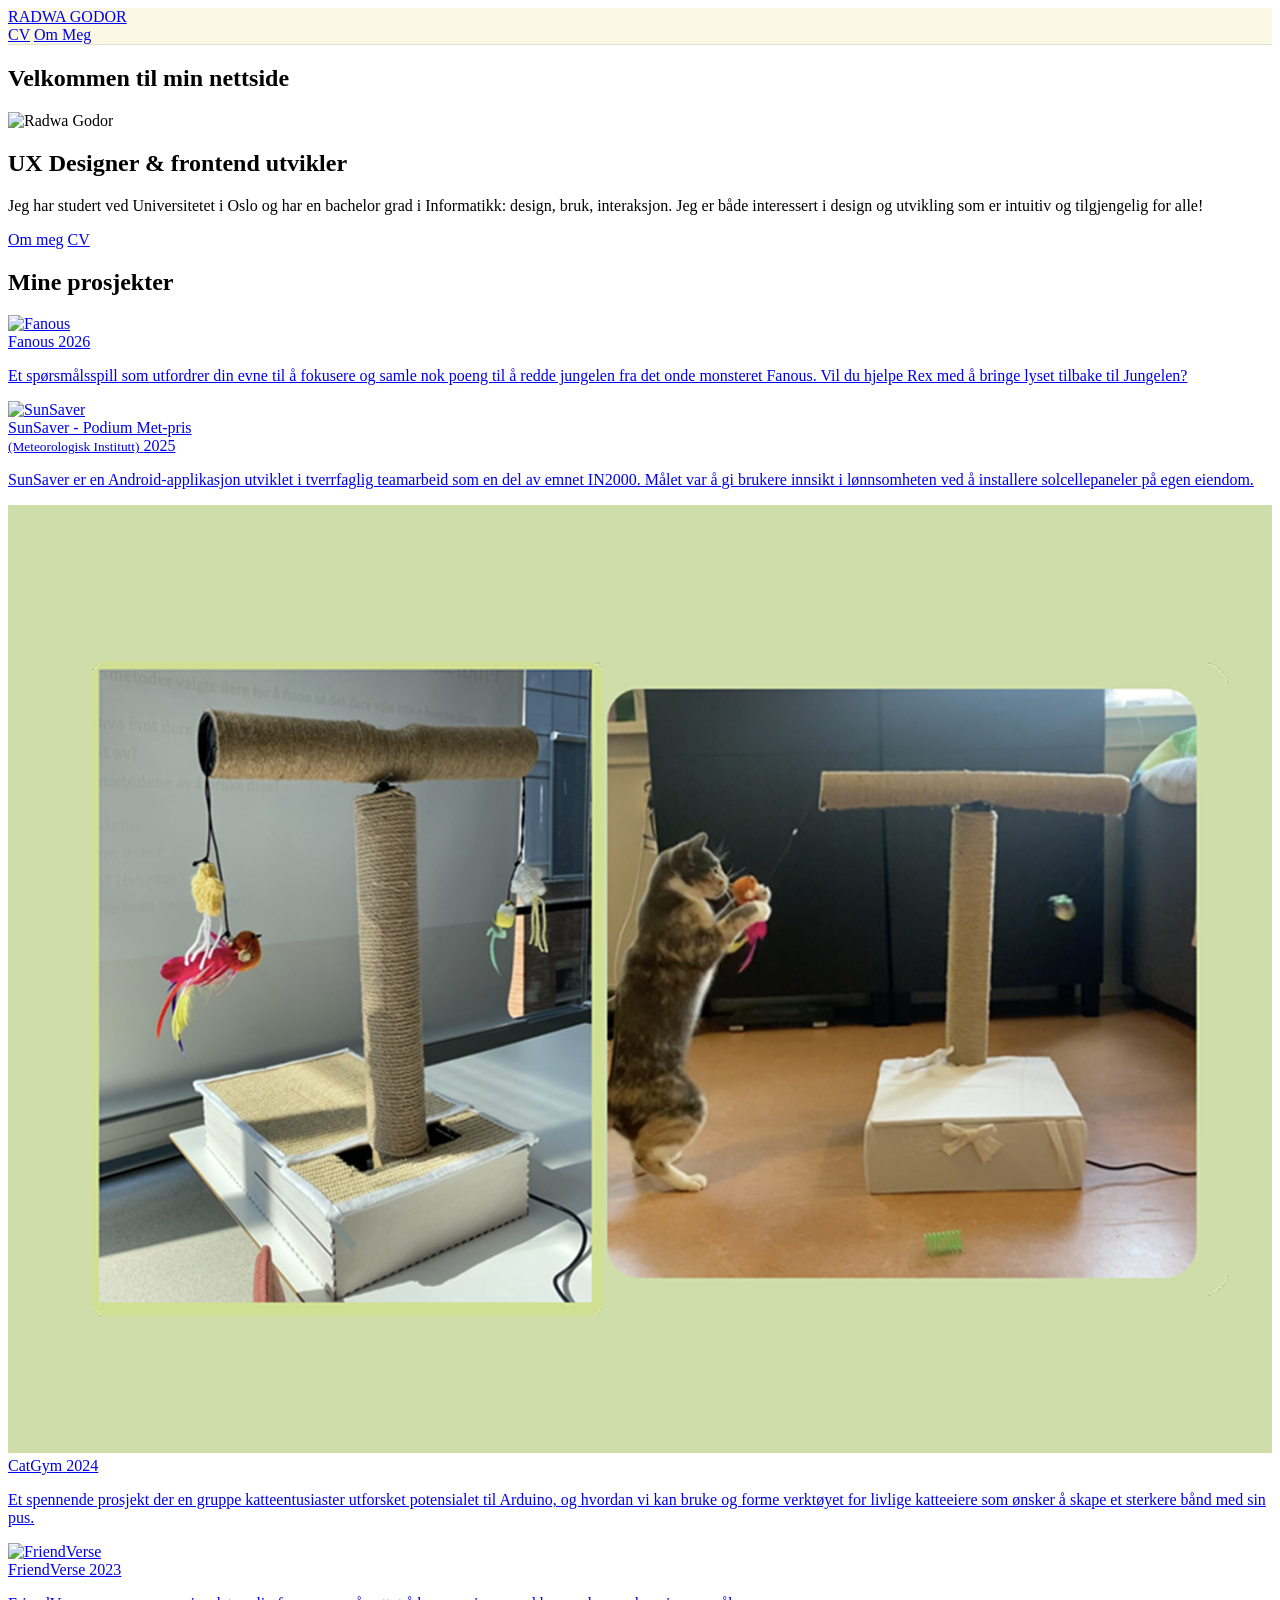
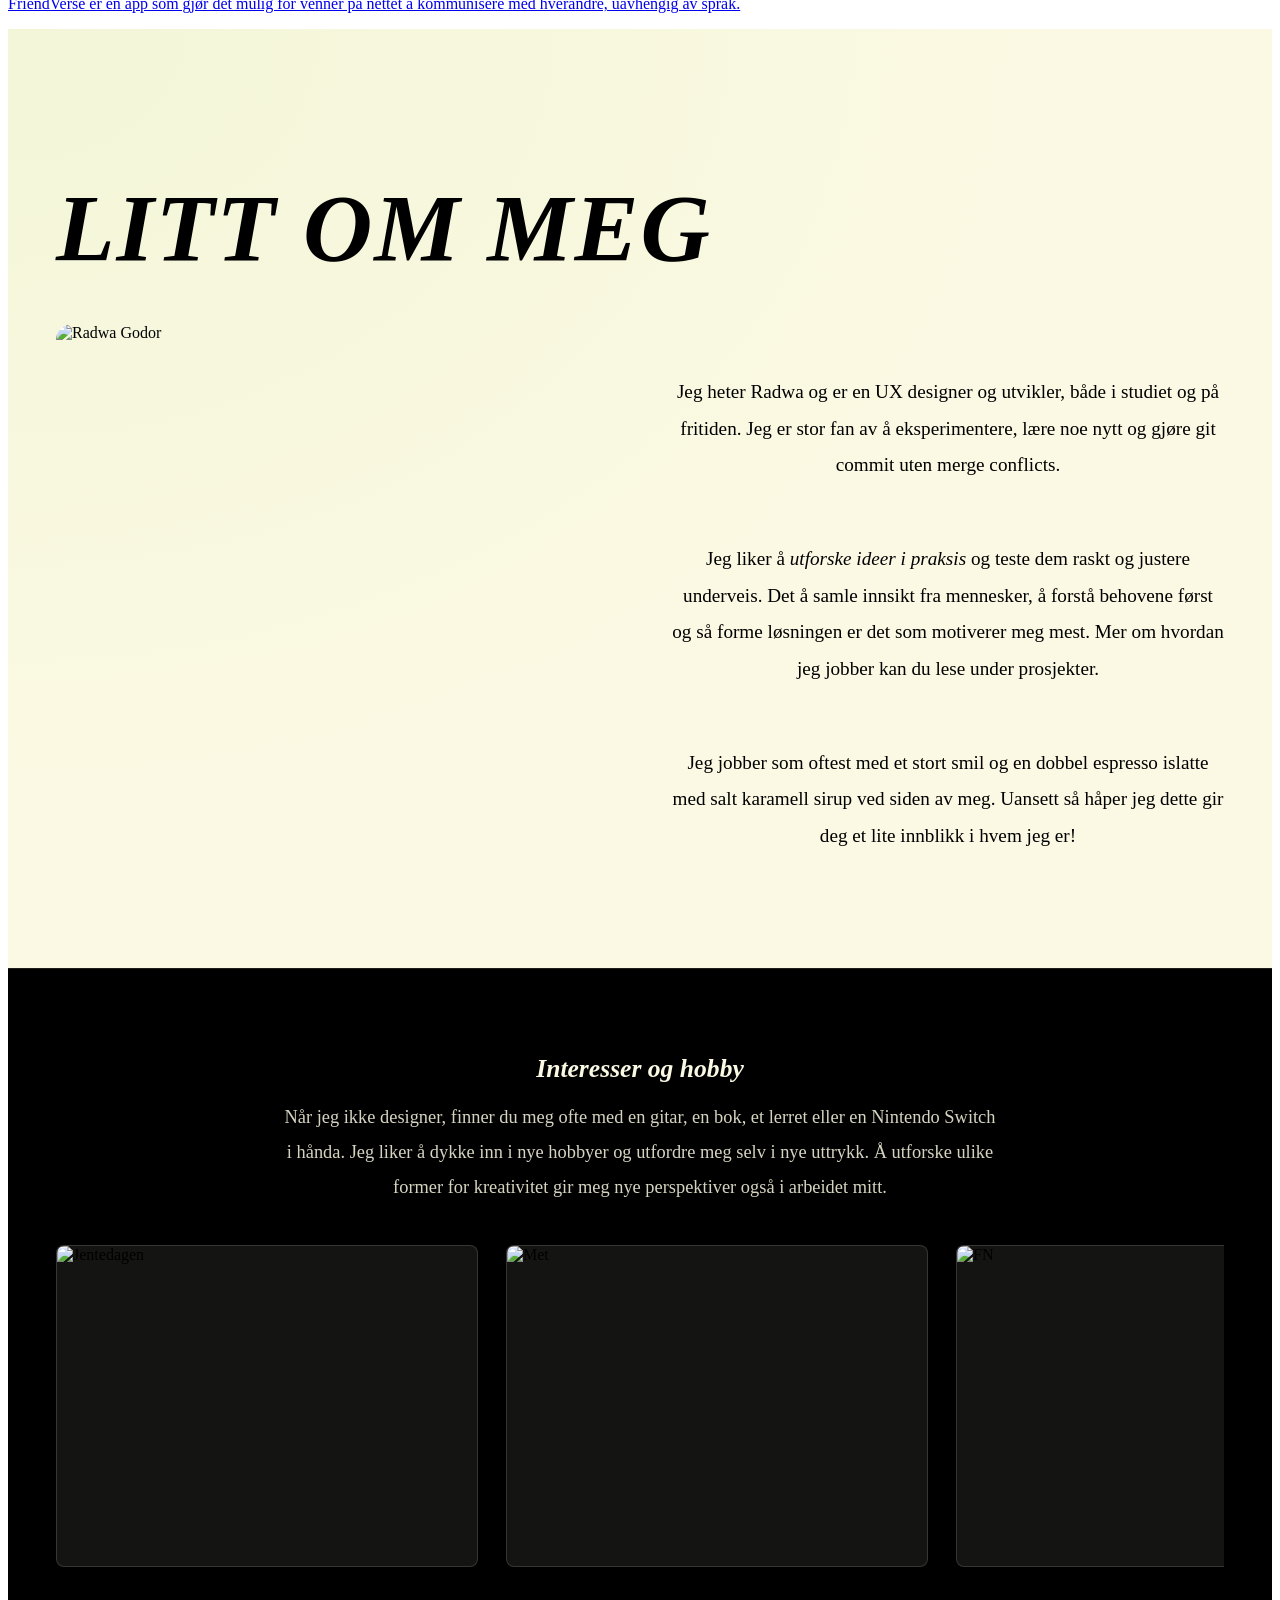
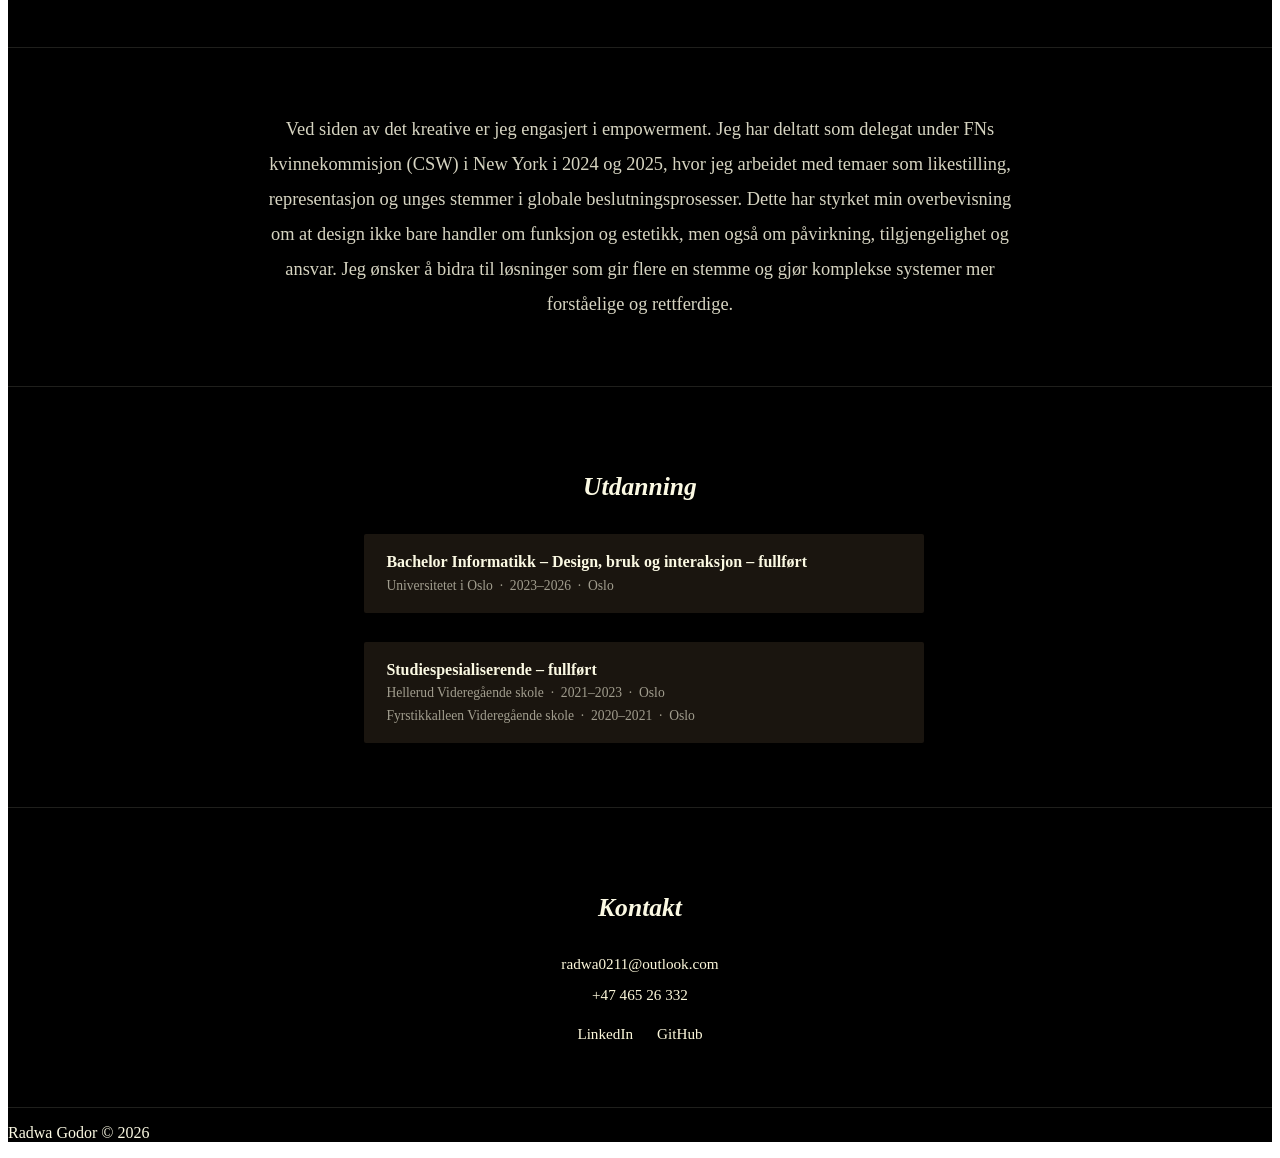
==== index.html @ 57342b5e "Rename Radwa.html to index.html" ====
<!DOCTYPE html>
<html lang="no">
<head>
  <meta charset="UTF-8" />
  <meta name="viewport" content="width=device-width, initial-scale=1.0" />
  <title>Radwa Godor - Portfolio</title>
  <link rel="preconnect" href="https://fonts.googleapis.com" />
  <link rel="preconnect" href="https://fonts.gstatic.com" crossorigin />
  <link href="https://fonts.googleapis.com/css2?family=Inria+Serif:ital,wght@0,300;0,400;0,700;1,300;1,400;1,700&display=swap" rel="stylesheet" />
  <link rel="stylesheet" href="style.css" />
  <link rel="stylesheet" href="project.css" />
  <link rel="stylesheet" href="om-meg.css" />
</head>
<body>

  <!-- HEADER -->
  <header>
    <a href="Radwa.html" class="logo">RADWA GODOR</a>
    <nav class="nav-links">
      <a href="#">CV</a>
      <a href="#om-meg-seksjon">Om Meg</a>
    </nav>
  </header>

  <!-- HERO -->
  <section class="hero">
    <h1 class="hero__title">
      <span class="line line--back">Velkommen til</span>
      <span class="line line--front">min nettside</span>
    </h1>
    <img src="profilbilde.jpg" alt="Radwa Godor" class="hero__photo">
  </section>

  <!-- ABOUT -->
  <section class="about" id="om-meg">
    <div class="about-left">
      <h2>UX Designer & frontend utvikler</h2>
      <p>
        Jeg har studert ved Universitetet i Oslo og har en bachelor grad i Informatikk: design, bruk, interaksjon.
        Jeg er både interessert i design og utvikling som er intuitiv og tilgjengelig for alle!
      </p>
      <div class="about-buttons">
        <a href="#om-meg-seksjon" class="btn btn-outline">Om meg</a>
        <a href="#" class="btn btn-outline">CV</a>
      </div>
    </div>

  </section>

  <!-- PROJECTS -->
  <section class="projects">
    <h2 class="projects-heading"> Mine prosjekter</h2>
    <div class="projects-grid">

      <a href="fanous.html" class="project-card">
        <div class="project-img-wrap">
          <img src="fanous_preview.png" alt="Fanous" class="project-img" style="object-fit: cover; width: 100%; height: 100%;" />
        </div>
        <div class="project-info">
          <span class="project-title">Fanous</span>
          <span class="project-year">2026</span>
        </div>
        <p class="project-desc">
          Et spørsmålsspill som utfordrer din evne til å fokusere og samle nok poeng til å redde jungelen fra det onde monsteret Fanous. Vil du hjelpe Rex med å bringe lyset tilbake til Jungelen?
        </p>
      </a>

      <a href="sunsaver.html" class="project-card">
        <div class="project-img-wrap">
          <img src="sunsaver_preview.png" alt="SunSaver" class="project-img" style="object-fit: cover; width: 100%; height: 100%;" />
        </div>
        <div class="project-info">
          <span class="project-title">SunSaver - Podium Met-pris<br><small>(Meteorologisk Institutt)</small></span>
          <span class="project-year">2025</span>
        </div>
        <p class="project-desc">
          SunSaver er en Android-applikasjon utviklet i tverrfaglig teamarbeid som en del av emnet IN2000. Målet var å gi brukere innsikt i lønnsomheten ved å installere solcellepaneler på egen eiendom.
        </p>
      </a>

      <a href="catgym.html" class="project-card">
        <div class="project-img-wrap">
          <img src="catgym_preview.png" alt="CatGym" class="project-img" style="object-fit: cover; width: 100%; height: 100%;" />
        </div>
        <div class="project-info">
          <span class="project-title">CatGym</span>
          <span class="project-year">2024</span>
        </div>
        <p class="project-desc">
          Et spennende prosjekt der en gruppe katteentusiaster utforsket potensialet til Arduino, og hvordan vi kan bruke og forme verktøyet for livlige katteeiere som ønsker å skape et sterkere bånd med sin pus.
        </p>
      </a>

      <a href="friendverse.html" class="project-card">
        <div class="project-img-wrap">
          <img src="friendverse_preview.png" alt="FriendVerse" class="project-img" style="object-fit: cover; width: 100%; height: 100%;" />
        </div>
        <div class="project-info">
          <span class="project-title">FriendVerse</span>
          <span class="project-year">2023</span>
        </div>
        <p class="project-desc">
          FriendVerse er en app som gjør det mulig for venner på nettet å kommunisere med hverandre, uavhengig av språk.
        </p>
      </a>

    </div>
  </section>

  <!-- OM MEG -->
  <section class="om-meg-hero" id="om-meg-seksjon">
    <h1>Litt om meg</h1>

    <div class="bio-grid">
      <div class="bio-photo">
        <img src="om_meg.png" alt="Radwa Godor" />
      </div>
      <div class="bio-text">
        <p>
          Jeg heter Radwa og er en UX designer og utvikler, både i studiet og på fritiden.
          Jeg er stor fan av å eksperimentere, lære noe nytt og gjøre git commit uten merge conflicts.
        </p>
        <p>
          Jeg liker å <em>utforske ideer i praksis</em> og teste dem raskt og justere underveis.
          Det å samle innsikt fra mennesker, å forstå behovene først og så forme løsningen er det
          som motiverer meg mest. Mer om hvordan jeg jobber kan du lese under prosjekter.
        </p>
        <p>
          Jeg jobber som oftest med et stort smil og en dobbel espresso islatte med salt karamell
          sirup ved siden av meg. Uansett så håper jeg dette gir deg et lite innblikk i hvem jeg er!
        </p>
      </div>
    </div>
  </section>

  <!-- HOBBIES -->
  <section class="hobbies-section">
    <h2>Interesser og hobby</h2>
    <p>
      Når jeg ikke designer, finner du meg ofte med en gitar, en bok, et lerret eller en Nintendo
      Switch i hånda. Jeg liker å dykke inn i nye hobbyer og utfordre meg selv i nye uttrykk.
      Å utforske ulike former for kreativitet gir meg nye perspektiver også i arbeidet mitt.
    </p>
    <div class="hobby-photos">
      <div class="hobby-photo"><img src="./img/jentedagen.png" alt="Jentedagen" draggable="false" /></div>
      <div class="hobby-photo"><img src="./img/met.png" alt="Met" draggable="false" /></div>
      <div class="hobby-photo"><img src="./img/UN.png" alt="FN" draggable="false" /></div>
      <div class="hobby-photo"><img src="./img/UN2.png" alt="FN 2" draggable="false" /></div>
      <div class="hobby-photo"><img src="./img/ux_cup.png" alt="UX Cup" draggable="false" /></div>
    </div>
  </section>

  <!-- EMPOWERMENT -->
  <section class="empowerment-section">
    <p>
      Ved siden av det kreative er jeg engasjert i empowerment. Jeg har deltatt som delegat under
      FNs kvinnekommisjon (CSW) i New York i 2024 og 2025, hvor jeg arbeidet med temaer som
      likestilling, representasjon og unges stemmer i globale beslutningsprosesser. Dette har
      styrket min overbevisning om at design ikke bare handler om funksjon og estetikk, men også
      om påvirkning, tilgjengelighet og ansvar. Jeg ønsker å bidra til løsninger som gir flere en
      stemme og gjør komplekse systemer mer forståelige og rettferdige.
    </p>
  </section>

  <!-- UTDANNING -->
  <section class="education">
    <h2>Utdanning</h2>
    <div class="edu-list">
      <div class="edu-entry">
        <div class="edu-title">Bachelor Informatikk – Design, bruk og interaksjon – fullført</div>
        <div class="edu-meta">Universitetet i Oslo &nbsp;·&nbsp; 2023–2026 &nbsp;·&nbsp; Oslo</div>
      </div>
      <div class="edu-entry">
        <div class="edu-title">Studiespesialiserende – fullført</div>
        <div class="edu-meta">Hellerud Videregående skole &nbsp;·&nbsp; 2021–2023 &nbsp;·&nbsp; Oslo</div>
        <div class="edu-meta">Fyrstikkalleen Videregående skole &nbsp;·&nbsp; 2020–2021 &nbsp;·&nbsp; Oslo</div>
      </div>
    </div>
  </section>

  <!-- KONTAKT -->
  <section class="contact-section">
    <h2>Kontakt</h2>
    <div class="contact-list">
      <a href="mailto:radwa0211@outlook.com" class="contact-item">radwa0211@outlook.com</a>
      <a href="tel:+4746526332" class="contact-item">+47 465 26 332</a>
      <div class="contact-socials">
        <a href="https://no.linkedin.com/in/radwa-godor-717544315" class="contact-item" target="_blank">LinkedIn</a>
        <a href="https://github.com/radwaag0211" class="contact-item" target="_blank">GitHub</a>
      </div>
    </div>
  </section>

  <!-- FOOTER -->
  <footer>
    <p>Radwa Godor &copy; 2026</p>
  </footer>

  <script>
    const slider = document.querySelector('.hobby-photos');
    let isDown = false, startX, scrollLeft;

    slider.addEventListener('mousedown', e => {
      isDown = true;
      slider.style.cursor = 'grabbing';
      startX = e.pageX - slider.offsetLeft;
      scrollLeft = slider.scrollLeft;
    });
    slider.addEventListener('mouseleave', () => { isDown = false; slider.style.cursor = 'grab'; });
    slider.addEventListener('mouseup', () => { isDown = false; slider.style.cursor = 'grab'; });
    slider.addEventListener('mousemove', e => {
      if (!isDown) return;
      e.preventDefault();
      slider.scrollLeft = scrollLeft - (e.pageX - slider.offsetLeft - startX);
    });
  </script>

</body>
</html>
---- om-meg.css ----
/* ===== OM MEG PAGE ===== */
/* Palette matched to figma.site/about-me: cream intro + black sections */
.om-meg-hero,
.hobbies-section,
.empowerment-section,
.education,
.contact-section {
  --om-black: #000000;
  --om-cream: #fbf9e3;
  --om-cream-soft: #fdf8db;
  --om-green: #71bc20;
}

/* Header, scoped to this page to flow into the cream hero below */
body header {
  background: rgba(251, 249, 227, 0.92);
  border-bottom: 1px solid rgba(4, 32, 69, 0.1);
}

/* Page hero */
.om-meg-hero {
  background:
    radial-gradient(ellipse at top left, rgba(113, 188, 32, 0.06), transparent 60%),
    var(--om-cream);
  padding: 4rem 3rem;
  animation: fadeInUp 0.8s var(--ease) both;
}

.om-meg-hero h1 {
  font-size: clamp(3rem, 8vw, 6rem);
  font-weight: 900;
  font-style: italic;
  text-transform: uppercase;
  color: var(--navy);
  margin-bottom: 2.5rem;
  letter-spacing: 0.02em;
  text-align: left;
}

/* Bio grid: photo left, text right */
.bio-grid {
  display: grid;
  grid-template-columns: 1fr 1fr;
  gap: 4rem;
  align-items: center;
}

.bio-photo img {
  width: 100%;
  height: 580px;
  object-fit: cover;
  border-radius: 16px;
  display: block;
}

.bio-photo img:hover {
  transform: scale(1.025) translateY(-4px);
  box-shadow: 0 16px 48px rgba(26, 39, 68, 0.18);
}

.bio-text {
  display: flex;
  flex-direction: column;
  justify-content: center;
  gap: 1.2rem;
  text-align: center;
}

.bio-text p {
  font-size: 1.2rem;
  line-height: 1.9;
  color: var(--navy);
}

.bio-text em {
  font-style: italic;
  color: var(--navy);
}

/* ===== HOBBIES ===== */
.hobbies-section {
  background: var(--om-black);
  padding: 4rem 3rem;
  border-top: 1px solid rgba(251, 249, 227, 0.12);
}

.hobbies-section h2 {
  font-size: 1.6rem;
  font-weight: 700;
  font-style: italic;
  color: var(--om-cream);
  margin-bottom: 1rem;
  text-align: center;
}

.hobbies-section p {
  font-size: 1.15rem;
  line-height: 1.9;
  color: rgba(251, 249, 227, 0.85);
  max-width: 720px;
  margin: 0 auto 2.5rem;
  text-align: center;
}

.hobby-photos {
  display: flex;
  gap: 1.75rem;
  overflow-x: auto;
  scroll-snap-type: x mandatory;
  padding-bottom: 1rem;
  -webkit-overflow-scrolling: touch;
  cursor: grab;
  user-select: none;
}

.hobby-photos::-webkit-scrollbar {
  height: 4px;
}

.hobby-photos::-webkit-scrollbar-track {
  background: rgba(251, 249, 227, 0.12);
  border-radius: 2px;
}

.hobby-photos::-webkit-scrollbar-thumb {
  background: var(--om-cream);
  border-radius: 2px;
}

.hobby-photo {
  flex: 0 0 420px;
  height: 320px;
  border-radius: 8px;
  overflow: hidden;
  background: rgba(251, 249, 227, 0.08);
  border: 1px solid rgba(251, 249, 227, 0.15);
  scroll-snap-align: start;
  transition: transform var(--dur) var(--ease), box-shadow var(--dur) var(--ease);
  cursor: pointer;
}

.hobby-photo img {
  width: 100%;
  height: 100%;
  object-fit: cover;
  display: block;
  pointer-events: none;
}

.hobby-photo:hover {
  transform: scale(1.02) translateY(-4px);
  box-shadow: 0 12px 32px rgba(0, 0, 0, 0.4);
}

/* ===== EMPOWERMENT ===== */
.empowerment-section {
  background: var(--om-black);
  padding: 4rem 3rem;
  border-top: 1px solid rgba(251, 249, 227, 0.12);
}

.empowerment-section p {
  font-size: 1.15rem;
  line-height: 1.9;
  color: rgba(251, 249, 227, 0.85);
  max-width: 760px;
  margin: 0 auto;
  text-align: center;
}

/* ===== EDUCATION ===== */
.education {
  background: var(--om-black);
  padding: 4rem 3rem;
  border-top: 1px solid rgba(251, 249, 227, 0.12);
}

.education h2 {
  font-size: 1.6rem;
  font-weight: 700;
  font-style: italic;
  color: var(--om-cream);
  margin-bottom: 2rem;
  text-align: center;
}

.edu-list {
  display: flex;
  flex-direction: column;
  gap: 1.8rem;
  max-width: 560px;
  margin: 0 auto;
}

.edu-entry {
  display: flex;
  flex-direction: column;
  gap: 0.4rem;
  padding: 1.2rem 1.2rem 1.2rem 1.4rem;
  border-left: 4px solid var(--gold);
  border-radius: 2px;
  background: rgba(181, 149, 106, 0.14);
  transform: translateX(4px);
  cursor: default;
}

.edu-title {
  font-size: 1rem;
  font-weight: 700;
  color: var(--om-cream);
}

.edu-meta {
  font-size: 0.85rem;
  color: rgba(251, 249, 227, 0.6);
}

/* ===== CONTACT ===== */
.contact-section {
  background: var(--om-black);
  padding: 4rem 3rem;
  border-top: 1px solid rgba(251, 249, 227, 0.12);
}

.contact-section h2 {
  font-size: 1.6rem;
  font-weight: 700;
  font-style: italic;
  color: var(--om-cream);
  margin-bottom: 2rem;
  text-align: center;
}

.contact-list {
  display: flex;
  flex-direction: column;
  gap: 0.8rem;
  align-items: center;
}

.contact-item {
  font-size: 0.95rem;
  color: var(--om-cream-soft);
  text-decoration: none;
  transition: color var(--dur) var(--ease);
}

.contact-item:hover {
  color: var(--om-green);
}

.contact-socials {
  display: flex;
  gap: 1.5rem;
  margin-top: 0.5rem;
}

/* Nav active state */
.nav-active::after {
  transform: scaleX(1) !important;
  transform-origin: left !important;
}

/* Footer, scoped to this page to match the black/cream vibe */
body footer {
  background: #000000;
  color: #fbf9e3;
  border-top: 1px solid rgba(251, 249, 227, 0.12);
}

/* ===== RESPONSIVE ===== */
@media (max-width: 700px) {
  .om-meg-hero {
    padding: 2rem 1.5rem 3rem;
  }

  .bio-grid {
    grid-template-columns: 1fr;
    gap: 2rem;
  }

  .bio-photo img {
    height: 320px;
  }

  .hobbies-section,
  .empowerment-section,
  .education,
  .contact-section {
    padding: 3rem 1.5rem;
  }

  .hobby-photos {
    grid-template-columns: 1fr;
  }

  .hobby-photo {
    height: 180px;
  }
}
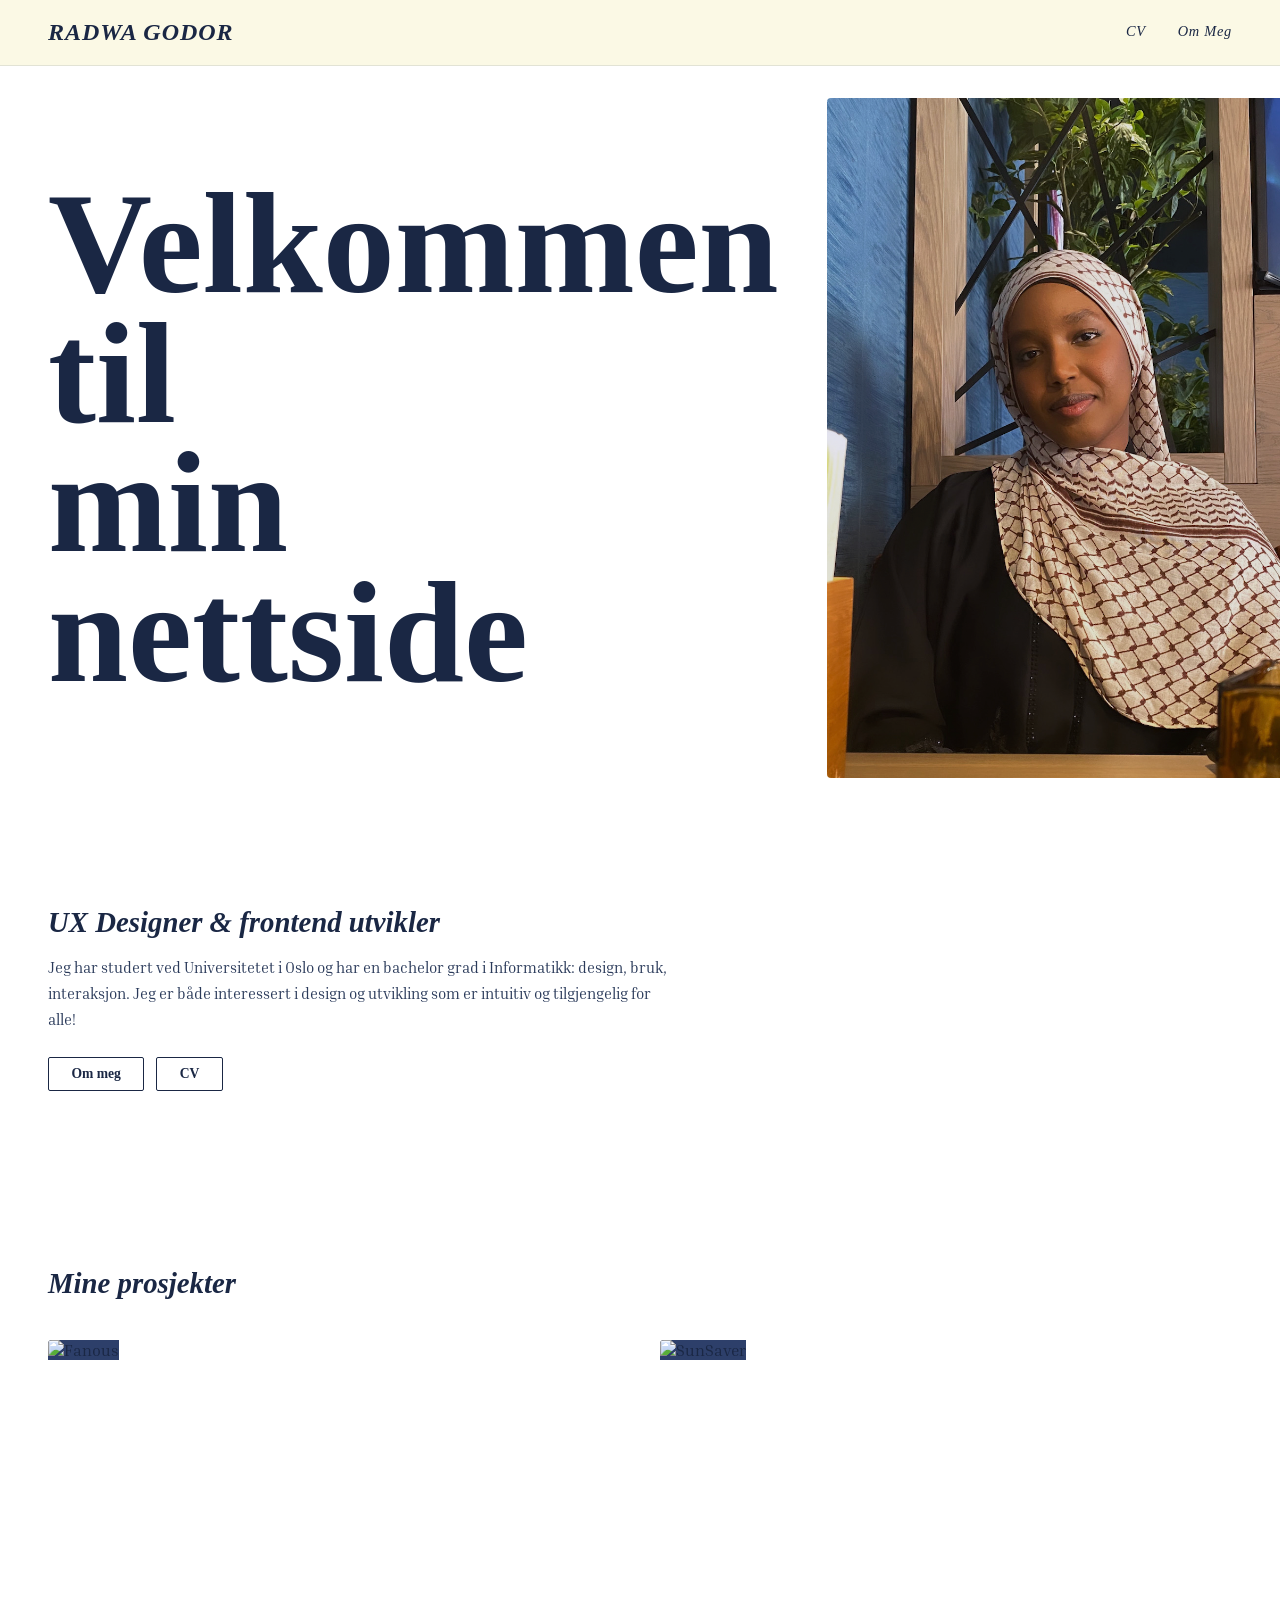
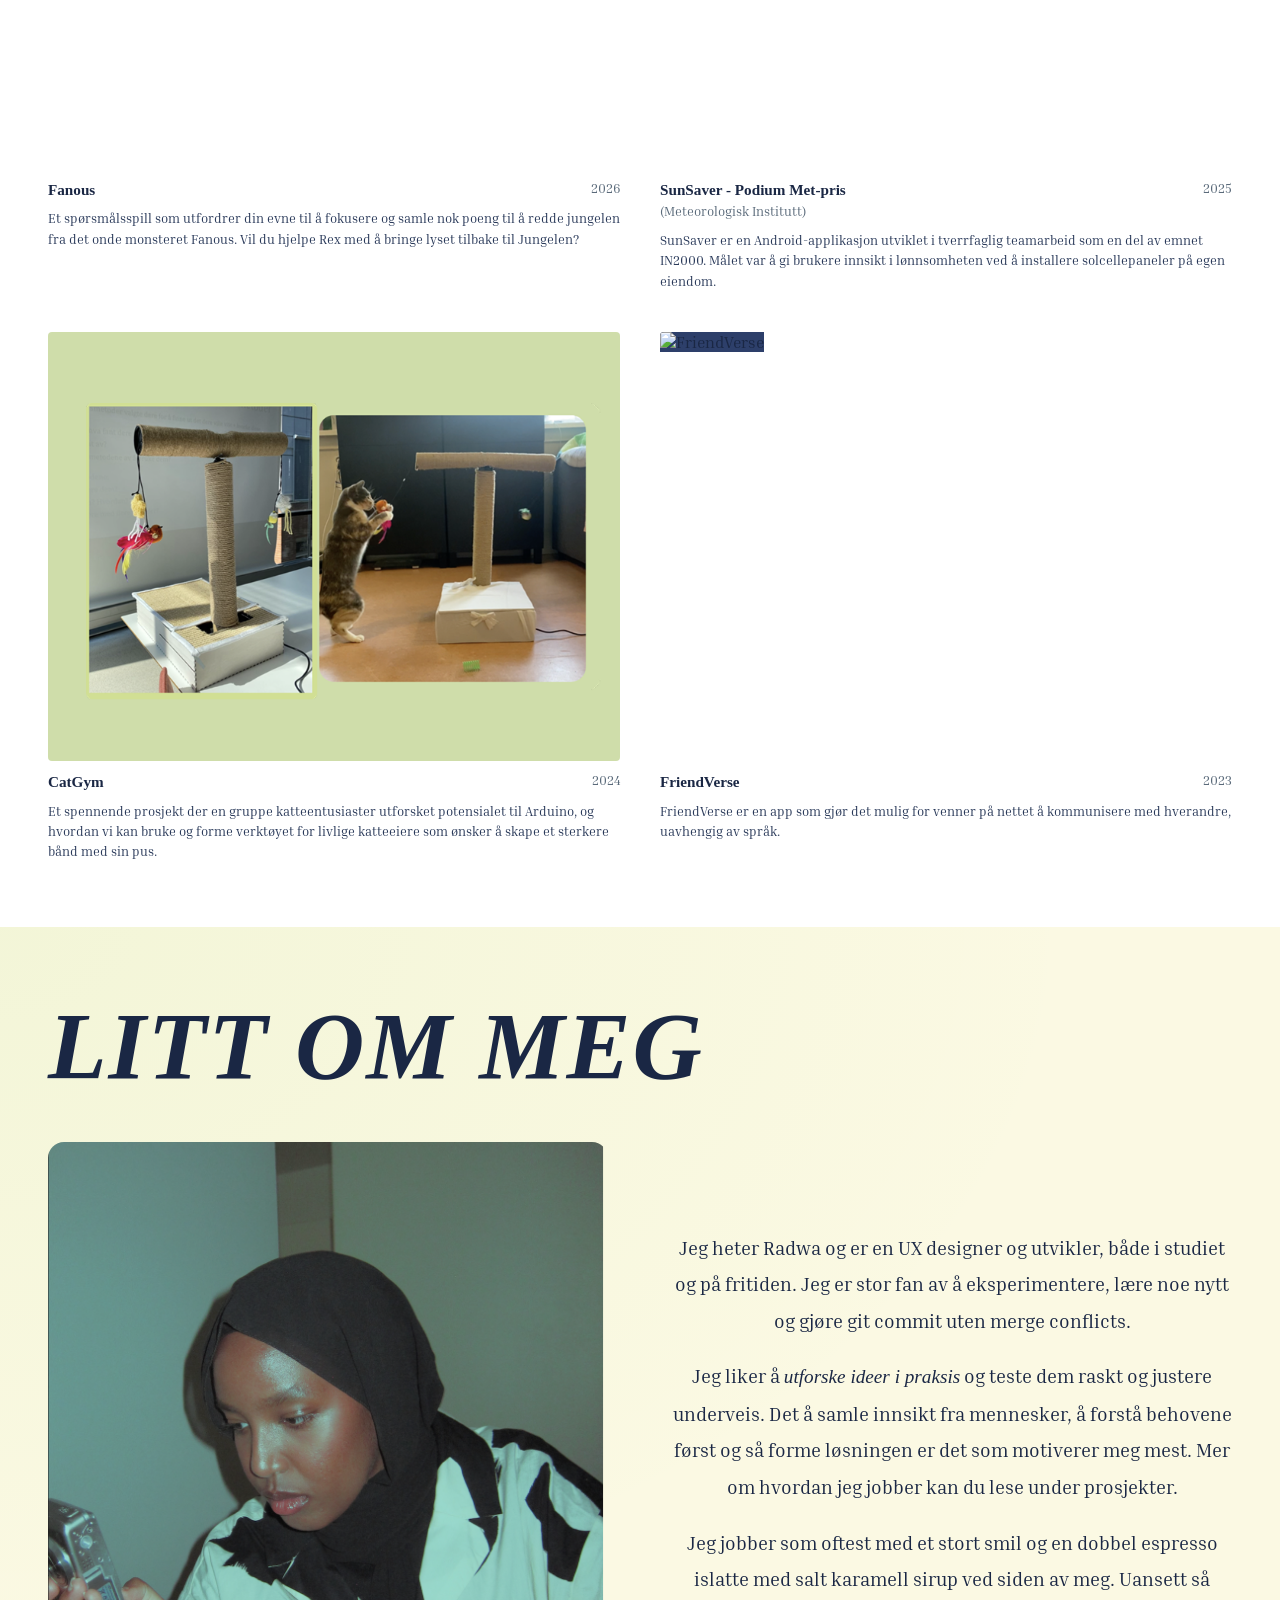
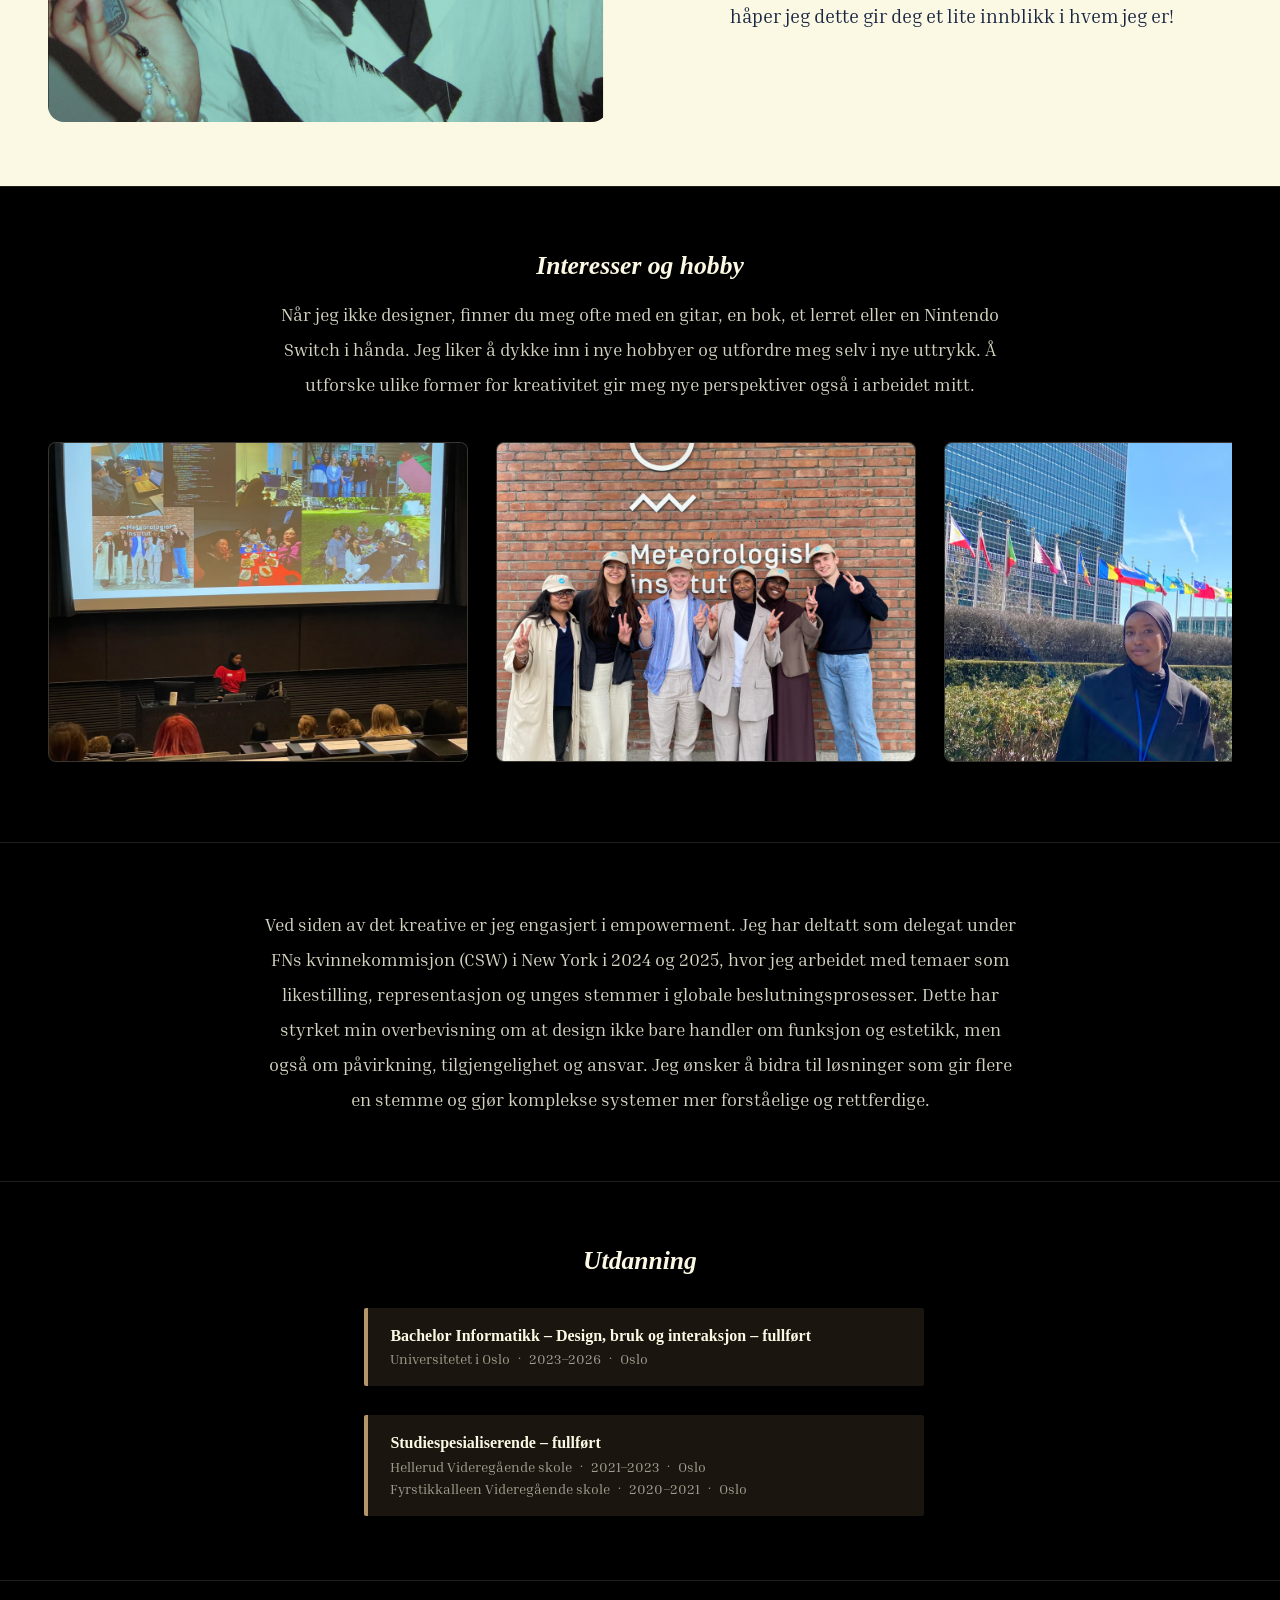
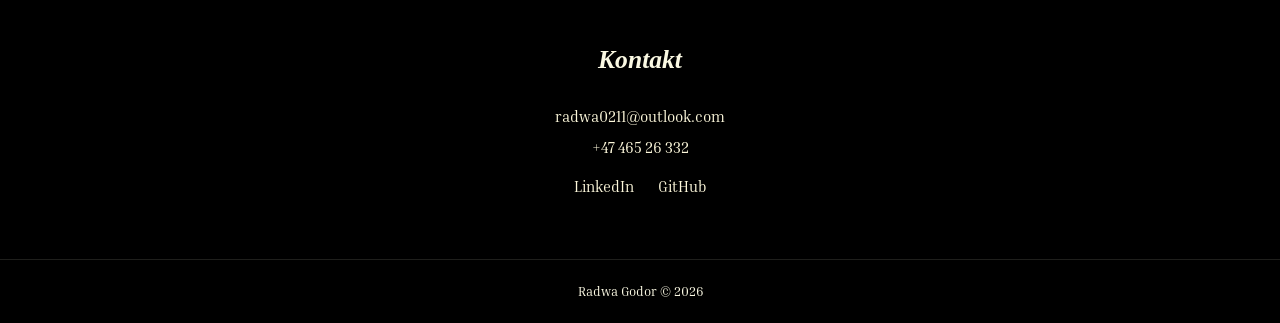
==== commit 79bc2785: "Update index.html" ====
--- a/index.html
+++ b/index.html
@@ -142,11 +142,11 @@
       Å utforske ulike former for kreativitet gir meg nye perspektiver også i arbeidet mitt.
     </p>
     <div class="hobby-photos">
-      <div class="hobby-photo"><img src="./img/jentedagen.png" alt="Jentedagen" draggable="false" /></div>
-      <div class="hobby-photo"><img src="./img/met.png" alt="Met" draggable="false" /></div>
-      <div class="hobby-photo"><img src="./img/UN.png" alt="FN" draggable="false" /></div>
-      <div class="hobby-photo"><img src="./img/UN2.png" alt="FN 2" draggable="false" /></div>
-      <div class="hobby-photo"><img src="./img/ux_cup.png" alt="UX Cup" draggable="false" /></div>
+      <div class="hobby-photo"><img src="./jentedagen.png" alt="Jentedagen" draggable="false" /></div>
+      <div class="hobby-photo"><img src="./met.png" alt="Met" draggable="false" /></div>
+      <div class="hobby-photo"><img src="./UN.png" alt="FN" draggable="false" /></div>
+      <div class="hobby-photo"><img src="./UN2.png" alt="FN 2" draggable="false" /></div>
+      <div class="hobby-photo"><img src="./ux_cup.png" alt="UX Cup" draggable="false" /></div>
     </div>
   </section>
 
--- a/style.css
+++ b/style.css
@@ -0,0 +1,608 @@
+/* ===== CSS VARIABLES ===== */
+:root {
+  --cream: #ffffff;
+  --navy: #1a2744;
+  --navy-light: #2d3f6a;
+  --gold: #b5956a;
+  --text-muted: #a0b0c8;
+  --text-mid: #2a3a5a;
+  --border: #d9d2c0;
+  --ease: cubic-bezier(0.4, 0, 0.2, 1);
+  --dur: 0.3s;
+}
+
+/* ===== BASE ===== */
+*, *::before, *::after {
+  box-sizing: border-box;
+  margin: 0;
+  padding: 0;
+}
+
+html {
+  scroll-behavior: smooth;
+}
+
+body {
+  font-family: 'Inria Serif', Georgia, serif;
+  background: var(--cream);
+  color: var(--navy);
+}
+
+/* ===== HEADER ===== */
+header {
+  display: flex;
+  justify-content: space-between;
+  align-items: center;
+  padding: 1.2rem 3rem;
+  background: rgba(255, 255, 255, 0.92);
+  backdrop-filter: blur(8px);
+  -webkit-backdrop-filter: blur(8px);
+  border-bottom: 1px solid var(--border);
+  position: sticky;
+  top: 0;
+  z-index: 100;
+  transition: box-shadow var(--dur) var(--ease);
+}
+
+.logo {
+  font-size: 1.5rem;
+  font-weight: 700;
+  font-style: italic;
+  letter-spacing: 0.04em;
+  text-transform: uppercase;
+  color: var(--navy);
+  text-decoration: none;
+  position: relative;
+}
+
+.logo::after {
+  content: '';
+  position: absolute;
+  bottom: -2px;
+  left: 0;
+  width: 100%;
+  height: 2px;
+  background: var(--gold);
+  transform: scaleX(0);
+  transform-origin: left;
+  transition: transform 0.25s var(--ease);
+}
+
+.logo:hover::after {
+  transform: scaleX(1);
+}
+
+.nav-links {
+  display: flex;
+  gap: 2rem;
+}
+
+.nav-links a {
+  text-decoration: none;
+  font-size: 0.9rem;
+  font-weight: 500;
+  font-style: italic;
+  color: var(--navy);
+  letter-spacing: 0.05em;
+  position: relative;
+  padding-bottom: 3px;
+}
+
+.nav-links a::after {
+  content: '';
+  position: absolute;
+  bottom: 0;
+  left: 0;
+  width: 100%;
+  height: 1.5px;
+  background: var(--navy);
+  transform: scaleX(0);
+  transform-origin: right;
+  transition: transform 0.25s var(--ease);
+}
+
+.nav-links a:hover::after {
+  transform: scaleX(1);
+  transform-origin: left;
+}
+
+/* ===== HERO ===== */
+.hero {
+  display: flex;
+  align-items: center;
+  justify-content: space-between;
+  padding: 2rem 3rem 4rem;
+  background: var(--cream);
+  min-height: 60vh;
+  gap: 3rem;
+}
+
+.hero__category {
+  grid-column: 1;
+  grid-row: 1;
+  font-size: 0.8rem;
+  font-weight: 700;
+  letter-spacing: 0.12em;
+  text-transform: uppercase;
+  color: var(--text-mid);
+  align-self: end;
+}
+
+.hero__year {
+  grid-column: 2;
+  grid-row: 1;
+  font-size: 0.8rem;
+  letter-spacing: 0.08em;
+  color: var(--text-mid);
+  text-align: right;
+  align-self: end;
+}
+
+.hero__title {
+  display: flex;
+  flex-direction: column;
+  flex: 1;
+}
+
+.line--back, .line--front {
+  display: block;
+  font-size: clamp(4rem, 12vw, 9rem);
+  font-weight: 900;
+  line-height: 0.9;
+  color: #1a2744;
+}
+
+.hero__photo {
+  width: clamp(280px, 40vw, 550px);
+  height: clamp(350px, 55vw, 680px);
+  object-fit: cover;
+  border-radius: 4px;
+  flex-shrink: 0;
+}
+
+.hero__name {
+  grid-column: 1 / -1;
+  grid-row: 3;
+  font-size: 0.85rem;
+  letter-spacing: 0.08em;
+  color: var(--text-mid);
+  text-transform: uppercase;
+}
+
+/* ===== KEYFRAMES ===== */
+@keyframes spinSlow {
+  from { transform: rotate(0deg); }
+  to   { transform: rotate(360deg); }
+}
+
+@keyframes wobble {
+  0%, 100% { transform: rotate(0deg) scale(1); }
+  25%       { transform: rotate(10deg) scale(1.06); }
+  75%       { transform: rotate(-10deg) scale(0.94); }
+}
+
+@keyframes fadeIn {
+  from { opacity: 0; }
+  to   { opacity: 1; }
+}
+
+@keyframes fadeInLeft {
+  from { opacity: 0; transform: translateX(-28px); }
+  to   { opacity: 1; transform: translateX(0); }
+}
+
+@keyframes fadeInUp {
+  from { opacity: 0; transform: translateY(20px); }
+  to   { opacity: 1; transform: translateY(0); }
+}
+
+/* ===== ABOUT ===== */
+.about {
+  display: flex;
+  justify-content: space-between;
+  align-items: flex-start;
+  padding: 4rem 3rem;
+  background: var(--cream);
+  gap: 3rem;
+  animation: fadeInUp 0.9s var(--ease) 0.2s both;
+}
+
+.about-left {
+  flex: 2;
+  max-width: 620px;
+  position: relative;
+}
+
+.about-left h2 {
+  font-size: 1.8rem;
+  font-weight: 700;
+  font-style: italic;
+  color: var(--navy);
+  margin-bottom: 1rem;
+}
+
+.about-left p {
+  font-size: 0.95rem;
+  line-height: 1.7;
+  color: var(--text-mid);
+  margin-bottom: 1.5rem;
+}
+
+.about-buttons {
+  display: flex;
+  gap: 0.75rem;
+  margin-bottom: 3rem;
+}
+
+.btn {
+  display: inline-block;
+  padding: 0.5rem 1.4rem;
+  background-color: var(--navy);
+  color: var(--cream);
+  text-decoration: none;
+  font-size: 0.85rem;
+  font-weight: 600;
+  border-radius: 2px;
+  cursor: pointer;
+  transition: transform var(--dur) var(--ease),
+              box-shadow var(--dur) var(--ease),
+              background-color var(--dur) var(--ease),
+              color var(--dur) var(--ease);
+}
+
+.btn:hover {
+  transform: translateY(-2px);
+  box-shadow: 0 8px 24px rgba(26, 39, 68, 0.28);
+}
+
+.btn-outline {
+  background-color: transparent;
+  color: var(--navy);
+  border: 1.5px solid var(--navy);
+}
+
+.btn-outline:hover {
+  background-color: var(--navy);
+  color: var(--cream);
+  box-shadow: 0 8px 24px rgba(26, 39, 68, 0.22);
+}
+
+.star-small {
+  width: 100px;
+  opacity: 0.85;
+  animation: wobble 5s ease-in-out infinite;
+}
+
+.star-small svg {
+  width: 100%;
+  height: auto;
+}
+
+.about-right {
+  flex: 1;
+  max-width: 320px;
+  align-self: flex-start;
+  margin-top: -3rem;
+}
+
+.profile-photo {
+  width: 100%;
+  height: 420px;
+  object-fit: cover;
+  border-radius: 4px;
+  background: var(--border);
+  display: block;
+  transition: transform 0.4s var(--ease), box-shadow 0.4s var(--ease);
+}
+
+.profile-photo:hover {
+  transform: scale(1.025) translateY(-4px);
+  box-shadow: 0 16px 48px rgba(26, 39, 68, 0.2);
+}
+
+/* ===== PROJECTS ===== */
+.projects {
+  background: #ffffff;
+  padding: 4rem 3rem;
+}
+
+.projects-heading {
+  font-size: 1.8rem;
+  font-weight: 700;
+  font-style: italic;
+  color: var(--navy);
+  margin-bottom: 2.5rem;
+}
+
+.projects-grid {
+  display: grid;
+  grid-template-columns: repeat(2, 1fr);
+  gap: 2.5rem;
+  max-width: 100%;
+}
+
+.project-card {
+  display: flex;
+  flex-direction: column;
+  gap: 0.6rem;
+  cursor: pointer;
+  text-decoration: none;
+  color: inherit;
+  transition: transform var(--dur) var(--ease);
+}
+
+.project-card:hover {
+  transform: translateY(-5px);
+}
+
+/* Wrap for overflow-hidden + scale effect */
+.project-img-wrap {
+  position: relative;
+  overflow: hidden;
+  border-radius: 4px;
+  aspect-ratio: 4 / 3;
+}
+
+.project-img {
+  width: 100%;
+  height: 100%;
+  background: var(--navy-light);
+  transition: transform 0.45s var(--ease);
+}
+
+.project-card:hover .project-img {
+  transform: scale(1.07);
+}
+
+.project-img.light {
+  background: #f0ebe0;
+}
+
+.project-img.pink-bg {
+  background: #e8d5f0;
+}
+
+/* Dark overlay on image hover */
+.project-img-wrap::after {
+  content: '';
+  position: absolute;
+  inset: 0;
+  background: rgba(26, 39, 68, 0.45);
+  opacity: 0;
+  transition: opacity var(--dur) var(--ease);
+}
+
+.project-card:hover .project-img-wrap::after {
+  opacity: 1;
+}
+
+.project-info {
+  display: flex;
+  justify-content: space-between;
+  align-items: flex-start;
+  gap: 0.5rem;
+}
+
+.project-title {
+  font-size: 0.95rem;
+  font-weight: 700;
+  color: var(--navy);
+  line-height: 1.4;
+  transition: color var(--dur) var(--ease);
+}
+
+.project-card:hover .project-title {
+  color: var(--navy);
+}
+
+.project-title small {
+  font-weight: 400;
+  font-size: 0.8rem;
+  color: #5a6a7a;
+}
+
+.project-year {
+  font-size: 0.8rem;
+  color: #5a6a7a;
+  white-space: nowrap;
+  margin-top: 2px;
+}
+
+.project-desc {
+  font-size: 0.8rem;
+  color: var(--text-mid);
+  line-height: 1.6;
+  transition: color var(--dur) var(--ease);
+}
+
+.project-card:hover .project-desc {
+  color: var(--navy);
+}
+
+/* ===== MUSIC PLAYER ===== */
+.music-player-outer {
+  flex-shrink: 0;
+  align-self: center;
+}
+
+.music-title {
+  font-size: 0.8rem;
+  font-style: italic;
+  letter-spacing: 0.06em;
+  color: var(--text-mid);
+  margin-bottom: 0.75rem;
+}
+
+.music-player-wrap {
+  position: relative;
+  width: 460px;
+}
+
+.music-card-back {
+  position: absolute;
+  inset: 0;
+  background: #d4bc72;
+  border-radius: 22px;
+  transform: translate(10px, 10px);
+  z-index: 0;
+}
+
+.music-card {
+  position: relative;
+  z-index: 1;
+  background: #F4DC92;
+  border-radius: 22px;
+  padding: 1.6rem 1.8rem;
+  display: flex;
+  align-items: center;
+  gap: 1.2rem;
+  min-height: 130px;
+  box-shadow: 0 4px 20px rgba(0,0,0,0.12);
+}
+
+.music-boks-circle {
+  width: 76px;
+  height: 76px;
+  background: #f5f59a;
+  border-radius: 50%;
+  display: flex;
+  align-items: center;
+  justify-content: center;
+  flex-shrink: 0;
+  box-shadow: 0 2px 8px rgba(0,0,0,0.1);
+}
+
+.music-boks-img {
+  width: 52px;
+  height: 52px;
+  object-fit: contain;
+}
+
+.music-center-col {
+  flex: 1;
+  display: flex;
+  flex-direction: column;
+  gap: 0.4rem;
+}
+
+.music-progress-wrap {
+  width: 100%;
+  height: 6px;
+  background: rgba(0,0,0,0.15);
+  border-radius: 99px;
+  cursor: pointer;
+  overflow: hidden;
+}
+
+.music-progress-bar {
+  height: 100%;
+  width: 0%;
+  background: rgba(0,0,0,0.45);
+  border-radius: 99px;
+  transition: width 0.5s linear;
+}
+
+.music-time-row {
+  display: flex;
+  justify-content: space-between;
+  font-size: 0.7rem;
+  color: rgba(0,0,0,0.5);
+  font-family: 'Inria Serif', serif;
+}
+
+.music-controls {
+  display: flex;
+  flex-direction: column;
+  align-items: center;
+  gap: 0.5rem;
+  flex-shrink: 0;
+}
+
+.music-play-btn {
+  background: none;
+  border: none;
+  cursor: pointer;
+  padding: 0.3rem;
+  display: flex;
+  align-items: center;
+  justify-content: center;
+  transition: transform 0.2s ease;
+}
+
+.music-play-btn:hover {
+  transform: scale(1.15);
+}
+
+.music-play-btn img {
+  width: 40px;
+  height: 40px;
+  object-fit: contain;
+}
+
+.music-headphones-circle {
+  width: 38px;
+  height: 38px;
+  background: rgba(255,255,255,0.45);
+  border-radius: 50%;
+  display: flex;
+  align-items: center;
+  justify-content: center;
+  flex-shrink: 0;
+  opacity: 0;
+  transition: opacity 0.4s ease;
+}
+
+.music-headphones-circle.visible {
+  opacity: 1;
+}
+
+.music-headphones-circle img {
+  width: 22px;
+  height: 22px;
+  object-fit: contain;
+}
+
+/* ===== FOOTER ===== */
+footer {
+  background: var(--navy);
+  color: var(--text-muted);
+  text-align: center;
+  padding: 1.5rem;
+  font-size: 0.8rem;
+  border-top: 1px solid var(--navy-light);
+}
+
+/* ===== RESPONSIVE ===== */
+@media (max-width: 700px) {
+  header {
+    padding: 1rem 1.5rem;
+  }
+
+  .hero {
+    flex-direction: column;
+    padding: 3rem 1.5rem;
+  }
+
+  .hero__photo {
+    width: 100%;
+    height: 300px;
+  }
+
+  .about {
+    flex-direction: column;
+    padding: 3rem 1.5rem;
+  }
+
+  .about-left,
+  .about-right {
+    max-width: 100%;
+  }
+
+  .projects {
+    padding: 3rem 1.5rem;
+  }
+
+  .projects-grid {
+    grid-template-columns: 1fr;
+  }
+}
--- a/project.css
+++ b/project.css
@@ -0,0 +1,281 @@
+/* ===== PROJECT PAGE ===== */
+.project-page {
+  max-width: 900px;
+  margin: 0 auto;
+  padding: 3rem 2rem 6rem;
+}
+
+.back-link {
+  display: inline-block;
+  font-size: 0.85rem;
+  font-style: italic;
+  color: var(--text-mid);
+  text-decoration: none;
+  margin-bottom: 2.5rem;
+  letter-spacing: 0.04em;
+  transition: color var(--dur) var(--ease);
+}
+
+.back-link:hover {
+  color: var(--navy);
+}
+
+/* ===== HERO IMAGE ===== */
+.project-hero {
+  width: 100%;
+  height: 480px;
+  overflow: hidden;
+  border-radius: 4px;
+  margin-bottom: 3rem;
+}
+
+.project-hero__img {
+  width: 100%;
+  height: 100%;
+  object-fit: cover;
+}
+
+/* ===== META ===== */
+.project-meta {
+  display: flex;
+  gap: 1rem;
+  align-items: center;
+  margin-bottom: 0.75rem;
+}
+
+.project-meta__year {
+  font-size: 0.8rem;
+  color: var(--text-mid);
+  letter-spacing: 0.08em;
+}
+
+.project-meta__tag {
+  font-size: 0.75rem;
+  font-weight: 600;
+  letter-spacing: 0.1em;
+  text-transform: uppercase;
+  color: var(--gold);
+  border: 1px solid var(--gold);
+  padding: 0.2rem 0.6rem;
+  border-radius: 2px;
+}
+
+/* ===== TITLE ===== */
+.project-title-large {
+  font-size: clamp(2.8rem, 8vw, 5.5rem);
+  font-weight: 900;
+  line-height: 1;
+  color: var(--navy);
+  margin-bottom: 0.4rem;
+}
+
+.project-subtitle {
+  font-size: 0.95rem;
+  font-style: italic;
+  color: var(--text-mid);
+  margin-bottom: 2.5rem;
+}
+
+/* ===== SUMMARY GRID ===== */
+.project-summary-grid {
+  display: grid;
+  grid-template-columns: repeat(4, 1fr);
+  gap: 1.5rem;
+  border-top: 1px solid var(--border);
+  border-bottom: 1px solid var(--border);
+  padding: 1.5rem 0;
+  margin-bottom: 3.5rem;
+}
+
+.summary-item {
+  display: flex;
+  flex-direction: column;
+  gap: 0.3rem;
+}
+
+.summary-label {
+  font-size: 0.7rem;
+  font-weight: 700;
+  text-transform: uppercase;
+  letter-spacing: 0.1em;
+  color: var(--text-mid);
+}
+
+.summary-value {
+  font-size: 0.9rem;
+  color: var(--navy);
+  font-style: italic;
+}
+
+/* ===== SECTIONS ===== */
+.project-section {
+  margin-bottom: 3rem;
+}
+
+.project-section h2 {
+  font-size: 1.3rem;
+  font-weight: 700;
+  font-style: italic;
+  color: var(--navy);
+  margin-bottom: 1rem;
+  padding-bottom: 0.4rem;
+  border-bottom: 1.5px solid var(--border);
+}
+
+.project-section p {
+  font-size: 0.95rem;
+  line-height: 1.8;
+  color: var(--text-mid);
+  margin-bottom: 0.9rem;
+}
+
+.project-section p:last-child {
+  margin-bottom: 0;
+}
+
+/* ===== QUOTE ===== */
+.project-quote {
+  border-left: 3px solid var(--gold);
+  padding: 1rem 1.5rem;
+  margin: 2rem 0;
+  background: #faf8f5;
+  border-radius: 0 4px 4px 0;
+}
+
+.project-quote p {
+  font-size: 1rem;
+  font-style: italic;
+  color: var(--navy);
+  line-height: 1.7;
+  margin: 0;
+}
+
+/* ===== GALLERY ===== */
+.project-gallery {
+  display: grid;
+  grid-template-columns: repeat(2, 1fr);
+  gap: 1rem;
+  margin: 1.5rem 0;
+}
+
+.gallery-img {
+  width: 100%;
+  height: 220px;
+  border-radius: 4px;
+  background: var(--navy-light);
+  overflow: hidden;
+}
+
+.gallery-img img {
+  width: 100%;
+  height: 100%;
+  object-fit: cover;
+}
+
+.gallery-img.light { background: #f0ebe0; }
+.gallery-img.pink  { background: #e8d5f0; }
+.gallery-img.soft  { background: #d5e8d0; }
+
+/* ===== PROCESS STEPS ===== */
+.process-steps {
+  display: flex;
+  flex-direction: column;
+  gap: 1.5rem;
+  margin-top: 0.5rem;
+}
+
+.step {
+  display: flex;
+  gap: 1.5rem;
+  align-items: flex-start;
+}
+
+.step-num {
+  font-size: 0.75rem;
+  font-weight: 700;
+  letter-spacing: 0.1em;
+  color: var(--gold);
+  min-width: 28px;
+  padding-top: 0.15rem;
+}
+
+.step h3 {
+  font-size: 0.95rem;
+  font-weight: 700;
+  color: var(--navy);
+  margin-bottom: 0.3rem;
+}
+
+.step p {
+  font-size: 0.875rem;
+  color: var(--text-mid);
+  line-height: 1.6;
+  margin: 0;
+}
+
+/* ===== PROJECT NAV ===== */
+.project-nav {
+  display: flex;
+  justify-content: space-between;
+  gap: 1rem;
+  margin-top: 4rem;
+  padding-top: 2rem;
+  border-top: 1px solid var(--border);
+  flex-wrap: wrap;
+}
+
+/* ===== RESPONSIVE ===== */
+@media (max-width: 700px) {
+  .project-page {
+    padding: 2rem 1.25rem 4rem;
+  }
+
+  .project-hero {
+    height: 260px;
+  }
+
+  .project-summary-grid {
+    grid-template-columns: repeat(2, 1fr);
+  }
+
+  .project-gallery {
+    grid-template-columns: 1fr;
+  }
+
+  .project-nav {
+    flex-direction: column;
+  }
+}
+
+/* ===== FANOUS MUSIC PLAYER — grønn ===== */
+.fanous-player .music-card-back {
+  background: #2A4038;
+}
+
+.fanous-player .music-card {
+  background: #3A5A4A;
+}
+
+.fanous-player .music-boks-circle {
+  background: #7AAB8A;
+}
+
+.fanous-player .music-progress-wrap {
+  background: rgba(0,0,0,0.25);
+}
+
+.fanous-player .music-progress-bar {
+  background: #F2EDE4;
+}
+
+.fanous-player .music-time-row {
+  color: rgba(242,237,228,0.6);
+}
+
+.fanous-player .music-headphones-circle {
+  background: rgba(242,237,228,0.2);
+}
+
+.fanous-player {
+  margin-bottom: 2.5rem;
+}
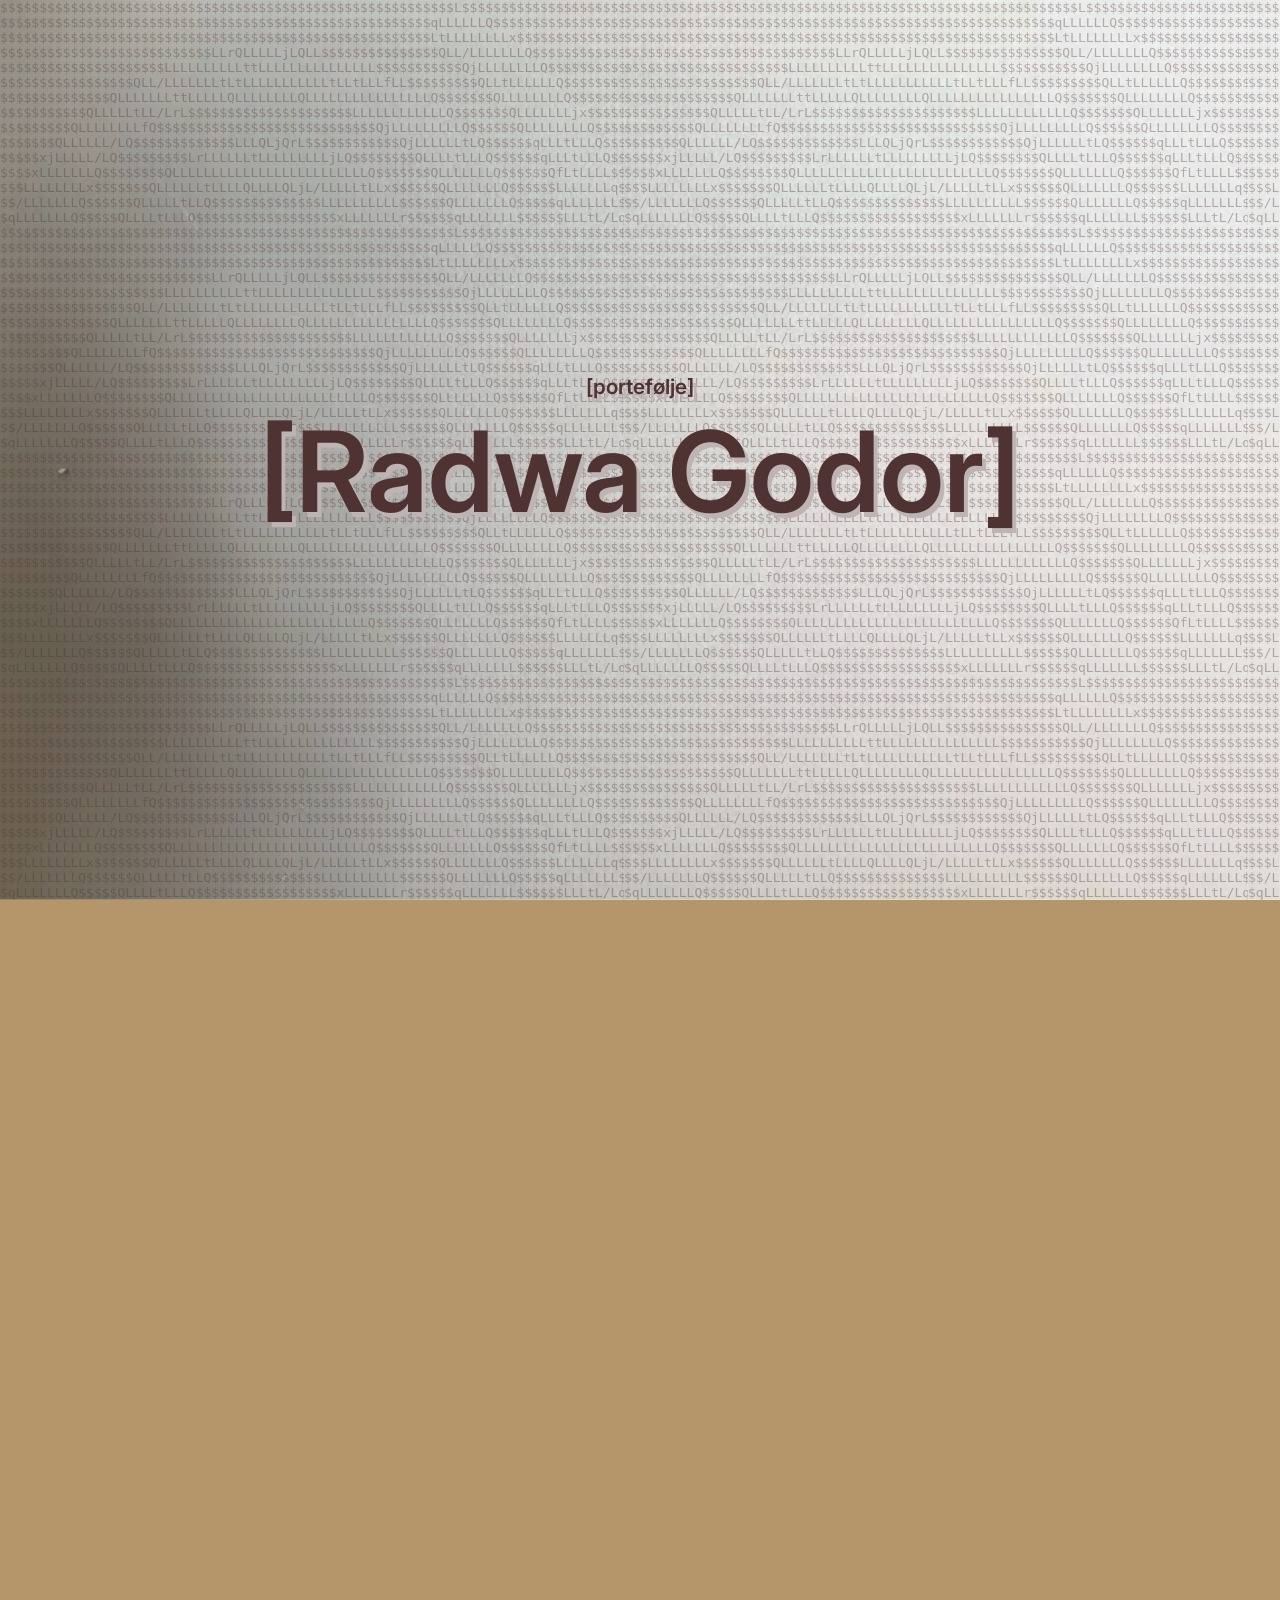
==== commit 395d5f00: "Gi forsiden navnet index.html" ====
--- a/index.html
+++ b/index.html
@@ -1,219 +1,75 @@
 <!DOCTYPE html>
 <html lang="no">
 <head>
+  <!-- Anti-FOUC for the curtain page-transition: runs before body paints, so if we
+       arrived via a curtain-nav link (see shared.js), the curtain is held fully closed
+       from the very first frame instead of flashing this page unclothed first. -->
+  <script>
+    (function () {
+      try {
+        if (sessionStorage.getItem('curtainNav') === '1') {
+          document.documentElement.classList.add('curtain-entering');
+          sessionStorage.removeItem('curtainNav');
+        }
+      } catch (e) {}
+    })();
+  </script>
   <meta charset="UTF-8" />
   <meta name="viewport" content="width=device-width, initial-scale=1.0" />
   <title>Radwa Godor - Portfolio</title>
   <link rel="preconnect" href="https://fonts.googleapis.com" />
   <link rel="preconnect" href="https://fonts.gstatic.com" crossorigin />
-  <link href="https://fonts.googleapis.com/css2?family=Inria+Serif:ital,wght@0,300;0,400;0,700;1,300;1,400;1,700&display=swap" rel="stylesheet" />
+  <link href="https://fonts.googleapis.com/css2?family=Inria+Serif:ital,wght@0,300;0,400;0,700;1,300;1,400;1,700&family=Inter:wght@400;600;700&family=Roboto+Mono:wght@400&display=swap" rel="stylesheet" />
   <link rel="stylesheet" href="style.css" />
-  <link rel="stylesheet" href="project.css" />
-  <link rel="stylesheet" href="om-meg.css" />
+  <link rel="stylesheet" href="hero.css" />
 </head>
 <body>
 
-  <!-- HEADER -->
+  <!-- Curtain used for the nav-link page transitions (see shared.js's initNavTransitions
+       / initEntryReveal). Placed first so it's the first thing painted, ahead of any
+       page content beneath it. -->
+  <div class="page-transition-curtain" aria-hidden="true"></div>
+
+  <!-- HEADER (shared markup; hero.css + hero.js layer the scroll-driven reveal/grow/center
+       on top of it — see STEPS 2 & 3 there. Subpages get this same markup with none of
+       that layered on, per STEP 5. No logo here: we're already on Home, so a "return home"
+       link doesn't add anything — hero.css centers the nav to fill the space instead. -->
   <header>
-    <a href="Radwa.html" class="logo">RADWA GODOR</a>
     <nav class="nav-links">
-      <a href="#">CV</a>
-      <a href="#om-meg-seksjon">Om Meg</a>
+      <a href="prosjekter.html" class="curtain-link">[class: prosjekter]<small>path: desktop_dash</small></a>
+      <a href="om-meg.html" class="curtain-link">[asset id: om meg]<small>username:radwaag</small></a>
+      <a href="cv.html" class="curtain-link">[super: CV]<small>section: experience_101</small></a>
     </nav>
   </header>
 
-  <!-- HERO -->
-  <section class="hero">
-    <h1 class="hero__title">
-      <span class="line line--back">Velkommen til</span>
-      <span class="line line--front">min nettside</span>
-    </h1>
-    <img src="profilbilde.jpg" alt="Radwa Godor" class="hero__photo">
+  <!-- HERO (pinned scroll-jack: .hero-pin holds the scroll distance, .hero is the sticky, pinned viewport) -->
+  <section class="hero-pin">
+    <section class="hero">
+    <div class="hero__bg" aria-hidden="true">
+      <img src="video_background.png" alt="" class="hero__bg-image" />
+      <video class="hero__bg-video" src="video_background.mp4" poster="video_background.png" muted loop playsinline preload="none"></video>
+    </div>
+    <div class="hero__ascii" aria-hidden="true"></div>
+
+    <div class="hero__content">
+      <p class="hero__tag">
+        <span class="hero__tag-shadow" aria-hidden="true">[portefølje]</span>
+        <span class="hero__tag-front">[portefølje]</span>
+      </p>
+      <h1 class="hero__title">
+        <span class="hero__title-shadow" aria-hidden="true">[Radwa Godor]</span>
+        <span class="hero__title-front">[Radwa Godor]</span>
+      </h1>
+    </div>
+
+    <!-- STEP 4/5: same curtain transition as the header links — there's nothing further
+         to scroll into on this page, so this arrow is the "keep going" handoff to Om meg. -->
+    <a href="om-meg.html" class="hero__scroll curtain-link" aria-label="Scroll ned">↓</a>
+    </section>
   </section>
 
-  <!-- ABOUT -->
-  <section class="about" id="om-meg">
-    <div class="about-left">
-      <h2>UX Designer & frontend utvikler</h2>
-      <p>
-        Jeg har studert ved Universitetet i Oslo og har en bachelor grad i Informatikk: design, bruk, interaksjon.
-        Jeg er både interessert i design og utvikling som er intuitiv og tilgjengelig for alle!
-      </p>
-      <div class="about-buttons">
-        <a href="#om-meg-seksjon" class="btn btn-outline">Om meg</a>
-        <a href="#" class="btn btn-outline">CV</a>
-      </div>
-    </div>
-
-  </section>
-
-  <!-- PROJECTS -->
-  <section class="projects">
-    <h2 class="projects-heading"> Mine prosjekter</h2>
-    <div class="projects-grid">
-
-      <a href="fanous.html" class="project-card">
-        <div class="project-img-wrap">
-          <img src="fanous_preview.png" alt="Fanous" class="project-img" style="object-fit: cover; width: 100%; height: 100%;" />
-        </div>
-        <div class="project-info">
-          <span class="project-title">Fanous</span>
-          <span class="project-year">2026</span>
-        </div>
-        <p class="project-desc">
-          Et spørsmålsspill som utfordrer din evne til å fokusere og samle nok poeng til å redde jungelen fra det onde monsteret Fanous. Vil du hjelpe Rex med å bringe lyset tilbake til Jungelen?
-        </p>
-      </a>
-
-      <a href="sunsaver.html" class="project-card">
-        <div class="project-img-wrap">
-          <img src="sunsaver_preview.png" alt="SunSaver" class="project-img" style="object-fit: cover; width: 100%; height: 100%;" />
-        </div>
-        <div class="project-info">
-          <span class="project-title">SunSaver - Podium Met-pris<br><small>(Meteorologisk Institutt)</small></span>
-          <span class="project-year">2025</span>
-        </div>
-        <p class="project-desc">
-          SunSaver er en Android-applikasjon utviklet i tverrfaglig teamarbeid som en del av emnet IN2000. Målet var å gi brukere innsikt i lønnsomheten ved å installere solcellepaneler på egen eiendom.
-        </p>
-      </a>
-
-      <a href="catgym.html" class="project-card">
-        <div class="project-img-wrap">
-          <img src="catgym_preview.png" alt="CatGym" class="project-img" style="object-fit: cover; width: 100%; height: 100%;" />
-        </div>
-        <div class="project-info">
-          <span class="project-title">CatGym</span>
-          <span class="project-year">2024</span>
-        </div>
-        <p class="project-desc">
-          Et spennende prosjekt der en gruppe katteentusiaster utforsket potensialet til Arduino, og hvordan vi kan bruke og forme verktøyet for livlige katteeiere som ønsker å skape et sterkere bånd med sin pus.
-        </p>
-      </a>
-
-      <a href="friendverse.html" class="project-card">
-        <div class="project-img-wrap">
-          <img src="friendverse_preview.png" alt="FriendVerse" class="project-img" style="object-fit: cover; width: 100%; height: 100%;" />
-        </div>
-        <div class="project-info">
-          <span class="project-title">FriendVerse</span>
-          <span class="project-year">2023</span>
-        </div>
-        <p class="project-desc">
-          FriendVerse er en app som gjør det mulig for venner på nettet å kommunisere med hverandre, uavhengig av språk.
-        </p>
-      </a>
-
-    </div>
-  </section>
-
-  <!-- OM MEG -->
-  <section class="om-meg-hero" id="om-meg-seksjon">
-    <h1>Litt om meg</h1>
-
-    <div class="bio-grid">
-      <div class="bio-photo">
-        <img src="om_meg.png" alt="Radwa Godor" />
-      </div>
-      <div class="bio-text">
-        <p>
-          Jeg heter Radwa og er en UX designer og utvikler, både i studiet og på fritiden.
-          Jeg er stor fan av å eksperimentere, lære noe nytt og gjøre git commit uten merge conflicts.
-        </p>
-        <p>
-          Jeg liker å <em>utforske ideer i praksis</em> og teste dem raskt og justere underveis.
-          Det å samle innsikt fra mennesker, å forstå behovene først og så forme løsningen er det
-          som motiverer meg mest. Mer om hvordan jeg jobber kan du lese under prosjekter.
-        </p>
-        <p>
-          Jeg jobber som oftest med et stort smil og en dobbel espresso islatte med salt karamell
-          sirup ved siden av meg. Uansett så håper jeg dette gir deg et lite innblikk i hvem jeg er!
-        </p>
-      </div>
-    </div>
-  </section>
-
-  <!-- HOBBIES -->
-  <section class="hobbies-section">
-    <h2>Interesser og hobby</h2>
-    <p>
-      Når jeg ikke designer, finner du meg ofte med en gitar, en bok, et lerret eller en Nintendo
-      Switch i hånda. Jeg liker å dykke inn i nye hobbyer og utfordre meg selv i nye uttrykk.
-      Å utforske ulike former for kreativitet gir meg nye perspektiver også i arbeidet mitt.
-    </p>
-    <div class="hobby-photos">
-      <div class="hobby-photo"><img src="./jentedagen.png" alt="Jentedagen" draggable="false" /></div>
-      <div class="hobby-photo"><img src="./met.png" alt="Met" draggable="false" /></div>
-      <div class="hobby-photo"><img src="./UN.png" alt="FN" draggable="false" /></div>
-      <div class="hobby-photo"><img src="./UN2.png" alt="FN 2" draggable="false" /></div>
-      <div class="hobby-photo"><img src="./ux_cup.png" alt="UX Cup" draggable="false" /></div>
-    </div>
-  </section>
-
-  <!-- EMPOWERMENT -->
-  <section class="empowerment-section">
-    <p>
-      Ved siden av det kreative er jeg engasjert i empowerment. Jeg har deltatt som delegat under
-      FNs kvinnekommisjon (CSW) i New York i 2024 og 2025, hvor jeg arbeidet med temaer som
-      likestilling, representasjon og unges stemmer i globale beslutningsprosesser. Dette har
-      styrket min overbevisning om at design ikke bare handler om funksjon og estetikk, men også
-      om påvirkning, tilgjengelighet og ansvar. Jeg ønsker å bidra til løsninger som gir flere en
-      stemme og gjør komplekse systemer mer forståelige og rettferdige.
-    </p>
-  </section>
-
-  <!-- UTDANNING -->
-  <section class="education">
-    <h2>Utdanning</h2>
-    <div class="edu-list">
-      <div class="edu-entry">
-        <div class="edu-title">Bachelor Informatikk – Design, bruk og interaksjon – fullført</div>
-        <div class="edu-meta">Universitetet i Oslo &nbsp;·&nbsp; 2023–2026 &nbsp;·&nbsp; Oslo</div>
-      </div>
-      <div class="edu-entry">
-        <div class="edu-title">Studiespesialiserende – fullført</div>
-        <div class="edu-meta">Hellerud Videregående skole &nbsp;·&nbsp; 2021–2023 &nbsp;·&nbsp; Oslo</div>
-        <div class="edu-meta">Fyrstikkalleen Videregående skole &nbsp;·&nbsp; 2020–2021 &nbsp;·&nbsp; Oslo</div>
-      </div>
-    </div>
-  </section>
-
-  <!-- KONTAKT -->
-  <section class="contact-section">
-    <h2>Kontakt</h2>
-    <div class="contact-list">
-      <a href="mailto:radwa0211@outlook.com" class="contact-item">radwa0211@outlook.com</a>
-      <a href="tel:+4746526332" class="contact-item">+47 465 26 332</a>
-      <div class="contact-socials">
-        <a href="https://no.linkedin.com/in/radwa-godor-717544315" class="contact-item" target="_blank">LinkedIn</a>
-        <a href="https://github.com/radwaag0211" class="contact-item" target="_blank">GitHub</a>
-      </div>
-    </div>
-  </section>
-
-  <!-- FOOTER -->
-  <footer>
-    <p>Radwa Godor &copy; 2026</p>
-  </footer>
-
-  <script>
-    const slider = document.querySelector('.hobby-photos');
-    let isDown = false, startX, scrollLeft;
-
-    slider.addEventListener('mousedown', e => {
-      isDown = true;
-      slider.style.cursor = 'grabbing';
-      startX = e.pageX - slider.offsetLeft;
-      scrollLeft = slider.scrollLeft;
-    });
-    slider.addEventListener('mouseleave', () => { isDown = false; slider.style.cursor = 'grab'; });
-    slider.addEventListener('mouseup', () => { isDown = false; slider.style.cursor = 'grab'; });
-    slider.addEventListener('mousemove', e => {
-      if (!isDown) return;
-      e.preventDefault();
-      slider.scrollLeft = scrollLeft - (e.pageX - slider.offsetLeft - startX);
-    });
-  </script>
+  <script src="hero.js"></script>
+  <script src="shared.js"></script>
 
 </body>
 </html>
--- a/style.css
+++ b/style.css
@@ -1,6 +1,16 @@
+/* ===== SHARED / GLOBAL =====
+   Used by every page (index.html, prosjekter.html, om-meg.html, and the project detail
+   pages). Page-specific styling lives in that page's own stylesheet instead:
+     - hero.css        → index.html only (hero visuals + the scroll-driven header reveal)
+     - prosjekter.css  → prosjekter.html only (the projects grid)
+     - om-meg.css      → om-meg.html only (bio/hobbies/empowerment/education/contact)
+     - project.css     → the individual project detail pages (fanous.html etc.)
+   Only genuinely shared/reusable pieces live here: CSS variables, reset, the base
+   (static, normal-size) header + curtain page-transition, buttons, footer. */
+
 /* ===== CSS VARIABLES ===== */
 :root {
-  --cream: #ffffff;
+  --cream: #362e2e;
   --navy: #1a2744;
   --navy-light: #2d3f6a;
   --gold: #b5956a;
@@ -9,6 +19,15 @@
   --border: #d9d2c0;
   --ease: cubic-bezier(0.4, 0, 0.2, 1);
   --dur: 0.3s;
+  /* Single source of truth for the curtain page-transition's timing — shared.js reads
+     this via getComputedStyle instead of hardcoding its own copy. */
+  --curtain-duration: 520ms;
+
+  /* new nav/hero aesthetic (from Figma "updated portfolio") */
+  --paper: #fbfae5;
+  --ink: #4f3232;
+  --ink-soft: #beb4b4;
+  --ink-arrow: #e5dede;
 }
 
 /* ===== BASE ===== */
@@ -28,212 +47,99 @@
   color: var(--navy);
 }
 
-/* ===== HEADER ===== */
+/* ===== HEADER (shared, static/normal state) =====
+   This is the header every page gets by default: sticky to the top, normal size, no
+   motion. index.html layers STEP 2/3's scroll-driven reveal + centering + font-size
+   growth on top of this via hero.css's `body:has(.hero) header` overrides — everywhere
+   else, this plain rule is the whole story (STEP 5: subpages get "vanlig, fast plassering"). */
 header {
   display: flex;
   justify-content: space-between;
   align-items: center;
   padding: 1.2rem 3rem;
-  background: rgba(255, 255, 255, 0.92);
+  background: rgba(251, 250, 229, 0.92);
   backdrop-filter: blur(8px);
   -webkit-backdrop-filter: blur(8px);
-  border-bottom: 1px solid var(--border);
   position: sticky;
   top: 0;
   z-index: 100;
-  transition: box-shadow var(--dur) var(--ease);
 }
 
 .logo {
-  font-size: 1.5rem;
-  font-weight: 700;
-  font-style: italic;
-  letter-spacing: 0.04em;
-  text-transform: uppercase;
-  color: var(--navy);
+  display: flex;
+  flex-direction: column;
+  font-family: 'Inter', Georgia, serif;
+  font-size: 1.4rem;
+  font-weight: 600;
+  letter-spacing: 0.01em;
+  color: var(--ink);
   text-decoration: none;
+  opacity: 0.9;
+  transition: opacity var(--dur) var(--ease), color 0.4s ease;
+}
+
+.logo small {
+  font-family: 'Roboto Mono', monospace;
+  font-weight: 400;
+  font-size: 0.75rem;
+  color: var(--ink-soft);
+}
+
+.logo:hover {
+  opacity: 1;
+}
+
+.nav-links {
+  display: flex;
+  gap: 2.25rem;
+}
+
+.nav-links a {
   position: relative;
-}
-
-.logo::after {
-  content: '';
-  position: absolute;
-  bottom: -2px;
-  left: 0;
-  width: 100%;
-  height: 2px;
-  background: var(--gold);
-  transform: scaleX(0);
-  transform-origin: left;
-  transition: transform 0.25s var(--ease);
-}
-
-.logo:hover::after {
-  transform: scaleX(1);
-}
-
-.nav-links {
-  display: flex;
-  gap: 2rem;
-}
-
-.nav-links a {
+  display: flex;
+  flex-direction: column;
   text-decoration: none;
-  font-size: 0.9rem;
-  font-weight: 500;
-  font-style: italic;
-  color: var(--navy);
-  letter-spacing: 0.05em;
-  position: relative;
-  padding-bottom: 3px;
-}
-
+  font-family: 'Inter', Georgia, serif;
+  font-size: 1.05rem;
+  font-weight: 600;
+  color: var(--ink);
+  line-height: 1.4;
+  opacity: 0.85;
+  transition: opacity var(--dur) var(--ease), color 0.4s ease;
+}
+
+/* Underline that a page marks permanently "on" for its own nav item via .nav-active
+   (e.g. om-meg.html marks "[asset id: om meg]") — otherwise only shows on hover. */
 .nav-links a::after {
   content: '';
   position: absolute;
-  bottom: 0;
   left: 0;
+  bottom: -4px;
   width: 100%;
-  height: 1.5px;
-  background: var(--navy);
+  height: 1px;
+  background: currentColor;
   transform: scaleX(0);
-  transform-origin: right;
-  transition: transform 0.25s var(--ease);
-}
-
-.nav-links a:hover::after {
+  transform-origin: left;
+  transition: transform var(--dur) var(--ease);
+}
+
+.nav-links a:hover::after,
+.nav-active::after {
   transform: scaleX(1);
-  transform-origin: left;
-}
-
-/* ===== HERO ===== */
-.hero {
-  display: flex;
-  align-items: center;
-  justify-content: space-between;
-  padding: 2rem 3rem 4rem;
-  background: var(--cream);
-  min-height: 60vh;
-  gap: 3rem;
-}
-
-.hero__category {
-  grid-column: 1;
-  grid-row: 1;
-  font-size: 0.8rem;
-  font-weight: 700;
-  letter-spacing: 0.12em;
-  text-transform: uppercase;
-  color: var(--text-mid);
-  align-self: end;
-}
-
-.hero__year {
-  grid-column: 2;
-  grid-row: 1;
-  font-size: 0.8rem;
-  letter-spacing: 0.08em;
-  color: var(--text-mid);
-  text-align: right;
-  align-self: end;
-}
-
-.hero__title {
-  display: flex;
-  flex-direction: column;
-  flex: 1;
-}
-
-.line--back, .line--front {
-  display: block;
-  font-size: clamp(4rem, 12vw, 9rem);
-  font-weight: 900;
-  line-height: 0.9;
-  color: #1a2744;
-}
-
-.hero__photo {
-  width: clamp(280px, 40vw, 550px);
-  height: clamp(350px, 55vw, 680px);
-  object-fit: cover;
-  border-radius: 4px;
-  flex-shrink: 0;
-}
-
-.hero__name {
-  grid-column: 1 / -1;
-  grid-row: 3;
-  font-size: 0.85rem;
-  letter-spacing: 0.08em;
-  color: var(--text-mid);
-  text-transform: uppercase;
-}
-
-/* ===== KEYFRAMES ===== */
-@keyframes spinSlow {
-  from { transform: rotate(0deg); }
-  to   { transform: rotate(360deg); }
-}
-
-@keyframes wobble {
-  0%, 100% { transform: rotate(0deg) scale(1); }
-  25%       { transform: rotate(10deg) scale(1.06); }
-  75%       { transform: rotate(-10deg) scale(0.94); }
-}
-
-@keyframes fadeIn {
-  from { opacity: 0; }
-  to   { opacity: 1; }
-}
-
-@keyframes fadeInLeft {
-  from { opacity: 0; transform: translateX(-28px); }
-  to   { opacity: 1; transform: translateX(0); }
-}
-
-@keyframes fadeInUp {
-  from { opacity: 0; transform: translateY(20px); }
-  to   { opacity: 1; transform: translateY(0); }
-}
-
-/* ===== ABOUT ===== */
-.about {
-  display: flex;
-  justify-content: space-between;
-  align-items: flex-start;
-  padding: 4rem 3rem;
-  background: var(--cream);
-  gap: 3rem;
-  animation: fadeInUp 0.9s var(--ease) 0.2s both;
-}
-
-.about-left {
-  flex: 2;
-  max-width: 620px;
-  position: relative;
-}
-
-.about-left h2 {
-  font-size: 1.8rem;
-  font-weight: 700;
-  font-style: italic;
-  color: var(--navy);
-  margin-bottom: 1rem;
-}
-
-.about-left p {
-  font-size: 0.95rem;
-  line-height: 1.7;
-  color: var(--text-mid);
-  margin-bottom: 1.5rem;
-}
-
-.about-buttons {
-  display: flex;
-  gap: 0.75rem;
-  margin-bottom: 3rem;
-}
-
+}
+
+.nav-links a small {
+  font-family: 'Roboto Mono', monospace;
+  font-weight: 400;
+  font-size: 0.75rem;
+  color: var(--ink-soft);
+}
+
+.nav-links a:hover {
+  opacity: 1;
+}
+
+/* ===== BUTTONS ===== */
 .btn {
   display: inline-block;
   padding: 0.5rem 1.4rem;
@@ -267,159 +173,13 @@
   box-shadow: 0 8px 24px rgba(26, 39, 68, 0.22);
 }
 
-.star-small {
-  width: 100px;
-  opacity: 0.85;
-  animation: wobble 5s ease-in-out infinite;
-}
-
-.star-small svg {
-  width: 100%;
-  height: auto;
-}
-
-.about-right {
-  flex: 1;
-  max-width: 320px;
-  align-self: flex-start;
-  margin-top: -3rem;
-}
-
-.profile-photo {
-  width: 100%;
-  height: 420px;
-  object-fit: cover;
-  border-radius: 4px;
-  background: var(--border);
-  display: block;
-  transition: transform 0.4s var(--ease), box-shadow 0.4s var(--ease);
-}
-
-.profile-photo:hover {
-  transform: scale(1.025) translateY(-4px);
-  box-shadow: 0 16px 48px rgba(26, 39, 68, 0.2);
-}
-
-/* ===== PROJECTS ===== */
-.projects {
-  background: #ffffff;
-  padding: 4rem 3rem;
-}
-
-.projects-heading {
-  font-size: 1.8rem;
-  font-weight: 700;
-  font-style: italic;
-  color: var(--navy);
-  margin-bottom: 2.5rem;
-}
-
-.projects-grid {
-  display: grid;
-  grid-template-columns: repeat(2, 1fr);
-  gap: 2.5rem;
-  max-width: 100%;
-}
-
-.project-card {
-  display: flex;
-  flex-direction: column;
-  gap: 0.6rem;
-  cursor: pointer;
-  text-decoration: none;
-  color: inherit;
-  transition: transform var(--dur) var(--ease);
-}
-
-.project-card:hover {
-  transform: translateY(-5px);
-}
-
-/* Wrap for overflow-hidden + scale effect */
-.project-img-wrap {
-  position: relative;
-  overflow: hidden;
-  border-radius: 4px;
-  aspect-ratio: 4 / 3;
-}
-
-.project-img {
-  width: 100%;
-  height: 100%;
-  background: var(--navy-light);
-  transition: transform 0.45s var(--ease);
-}
-
-.project-card:hover .project-img {
-  transform: scale(1.07);
-}
-
-.project-img.light {
-  background: #f0ebe0;
-}
-
-.project-img.pink-bg {
-  background: #e8d5f0;
-}
-
-/* Dark overlay on image hover */
-.project-img-wrap::after {
-  content: '';
-  position: absolute;
-  inset: 0;
-  background: rgba(26, 39, 68, 0.45);
-  opacity: 0;
-  transition: opacity var(--dur) var(--ease);
-}
-
-.project-card:hover .project-img-wrap::after {
-  opacity: 1;
-}
-
-.project-info {
-  display: flex;
-  justify-content: space-between;
-  align-items: flex-start;
-  gap: 0.5rem;
-}
-
-.project-title {
-  font-size: 0.95rem;
-  font-weight: 700;
-  color: var(--navy);
-  line-height: 1.4;
-  transition: color var(--dur) var(--ease);
-}
-
-.project-card:hover .project-title {
-  color: var(--navy);
-}
-
-.project-title small {
-  font-weight: 400;
-  font-size: 0.8rem;
-  color: #5a6a7a;
-}
-
-.project-year {
-  font-size: 0.8rem;
-  color: #5a6a7a;
-  white-space: nowrap;
-  margin-top: 2px;
-}
-
-.project-desc {
-  font-size: 0.8rem;
-  color: var(--text-mid);
-  line-height: 1.6;
-  transition: color var(--dur) var(--ease);
-}
-
-.project-card:hover .project-desc {
-  color: var(--navy);
-}
-
-/* ===== MUSIC PLAYER ===== */
+/* ===== SHARED KEYFRAMES ===== */
+@keyframes fadeInUp {
+  from { opacity: 0; transform: translateY(20px); }
+  to   { opacity: 1; transform: translateY(0); }
+}
+
+/* ===== MUSIC PLAYER (used by fanous.html) ===== */
 .music-player-outer {
   flex-shrink: 0;
   align-self: center;
@@ -564,12 +324,73 @@
 
 /* ===== FOOTER ===== */
 footer {
-  background: var(--navy);
-  color: var(--text-muted);
+  background: #ebe2d7;
+  color: #4F3232;
   text-align: center;
   padding: 1.5rem;
   font-size: 0.8rem;
-  border-top: 1px solid var(--navy-light);
+  border-top: 1px #DBD9BE;
+}
+
+/* ===== NAV CLICK PAGE TRANSITION (CURTAIN) =====
+   Shared across every page: a single sheet in the hero's gold accent (--gold, #b5956a)
+   sweeps up to fully cover the screen, the page change happens underneath at that exact
+   midpoint (leaving), then on the destination page the curtain starts already covering
+   and sweeps the rest of the way off (entering) — so the one continuous motion is just
+   split across the two page loads instead of visibly resetting. Driven by shared.js's
+   initNavTransitions() / initEntryReveal(). Both phases read --curtain-duration above,
+   so there's only one place to change the timing. */
+.page-transition-curtain {
+  position: fixed;
+  inset: 0;
+  z-index: 9999;
+  background: var(--gold);
+  transform: translateY(100%);
+  pointer-events: none;
+}
+
+.page-transition-curtain.is-active {
+  animation: curtain-sweep var(--curtain-duration) ease-in-out;
+  pointer-events: auto;
+}
+
+/* Entering half (destination page): starts covering, sweeps up and off. Duration is half
+   of the full curtain-duration since it's only the second half of the original motion. */
+.page-transition-curtain.is-entering {
+  animation: curtain-reveal calc(var(--curtain-duration) / 2) ease-in-out;
+  pointer-events: auto;
+}
+
+@keyframes curtain-sweep {
+  0% { transform: translateY(100%); }
+  50% { transform: translateY(0%); }
+  100% { transform: translateY(-100%); }
+}
+
+@keyframes curtain-reveal {
+  0% { transform: translateY(0%); }
+  100% { transform: translateY(-100%); }
+}
+
+/* Anti-FOUC: set synchronously on <html> by an inline, render-blocking script in <head>
+   (before body ever paints) when sessionStorage shows we arrived via a curtain nav. Holds
+   the curtain fully closed until shared.js takes over and starts the reveal animation, so
+   there's never a frame where the destination page is visible unclothed. */
+html.curtain-entering .page-transition-curtain {
+  transform: translateY(0%);
+}
+
+/* Blocks clicks/taps on the page underneath for the full duration of either phase, not
+   just once the curtain visually covers the viewport. */
+body.curtain-blocking {
+  pointer-events: none;
+}
+
+@media (prefers-reduced-motion: reduce) {
+  .page-transition-curtain.is-active,
+  .page-transition-curtain.is-entering {
+    animation-duration: 1ms;
+  }
 }
 
 /* ===== RESPONSIVE ===== */
@@ -577,32 +398,4 @@
   header {
     padding: 1rem 1.5rem;
   }
-
-  .hero {
-    flex-direction: column;
-    padding: 3rem 1.5rem;
-  }
-
-  .hero__photo {
-    width: 100%;
-    height: 300px;
-  }
-
-  .about {
-    flex-direction: column;
-    padding: 3rem 1.5rem;
-  }
-
-  .about-left,
-  .about-right {
-    max-width: 100%;
-  }
-
-  .projects {
-    padding: 3rem 1.5rem;
-  }
-
-  .projects-grid {
-    grid-template-columns: 1fr;
-  }
-}
+}
--- a/hero.css
+++ b/hero.css
@@ -0,0 +1,215 @@
+/* ===== HERO / HJEM PAGE (index.html only) =====
+   Everything here only applies on the page that has a `.hero` element — the
+   `body:has(.hero)` scoping means none of this leaks onto prosjekter.html or om-meg.html,
+   which just get the plain shared header from style.css. */
+
+/* ===== HEADER OVERRIDE (STEPS 2 & 3) =====
+   Layered on top of style.css's shared, static header rule. */
+body:has(.hero) header {
+  position: fixed;
+  left: 0;
+  right: 0;
+  top: 0;
+  /* No logo on this page (see index.html) — center the nav across the full width instead
+     of leaving it pinned to one side. */
+  justify-content: center;
+  background: transparent;
+  border-bottom: 1px solid transparent;
+  opacity: 0;
+  pointer-events: none;
+  /* --center-t (0–1) is written every hero scroll frame by hero.js's initHero() — see
+     STEP 3 there — and read here as a transform, not a class toggle, so the slide-to-center
+     stays a genuinely continuous, scrubbable motion (and compositor-only, no layout thrash).
+     --header-scale is also set from there but stays a constant once revealed (1.5) rather
+     than easing down — see STEP 2/3's comment in hero.js for why. */
+  --center-t: 0;
+  --header-scale: 1;
+  transform: translateY(calc(var(--center-t) * (50vh - 50%)));
+  transition: opacity 0.5s var(--ease), background-color 0.4s var(--ease),
+    border-color 0.4s var(--ease), box-shadow var(--dur) var(--ease);
+}
+
+body:has(.hero) header.is-visible {
+  opacity: 1;
+  pointer-events: auto;
+}
+
+/* STEP 2: nav links fade/slide in together with the logo (both driven by .is-visible), with
+   a small stagger between them so the reveal still reads as three distinct items arriving
+   "beside" the logo rather than one flat block. No color accent here on purpose — the gold
+   highlight some other pages use is deliberately absent during this reveal. */
+body:has(.hero) .nav-links a {
+  opacity: 0;
+  transform: translateX(14px);
+  transition: opacity 0.5s var(--ease), transform 0.5s var(--ease);
+}
+
+body:has(.hero) header.is-visible .nav-links a {
+  opacity: 0.85;
+  transform: translateX(0);
+}
+
+body:has(.hero) header.is-visible .nav-links a:nth-child(2) {
+  transition-delay: 0.08s;
+}
+
+body:has(.hero) header.is-visible .nav-links a:nth-child(3) {
+  transition-delay: 0.16s;
+}
+
+/* STEPS 2 & 3: font-size grows on first reveal (so the header is unmissable) then eases
+   back down to the shared header's normal size as it slides to vertical-center. Same
+   --header-scale custom property drives both the logo and nav text so they scale together. */
+body:has(.hero) .logo,
+body:has(.hero) .nav-links a {
+  font-size: calc(1em * var(--header-scale, 1));
+}
+
+/* ===== HERO ===== */
+/* Pinned scroll-jack container: its height is the scroll "room" the animation gets.
+   .hero sticks to the top and stays pinned until scroll passes this element's height
+   minus one viewport (see the progress calc in hero.js). */
+.hero-pin {
+  position: relative;
+  height: 250vh;
+}
+
+.hero {
+  position: sticky;
+  top: 0;
+  display: flex;
+  flex-direction: column;
+  align-items: center;
+  justify-content: center;
+  overflow: hidden;
+  height: 100vh;
+  padding: 4rem 3rem;
+  background: var(--paper);
+  text-align: center;
+}
+
+.hero__bg {
+  position: absolute;
+  inset: 0;
+  z-index: 0;
+  overflow: hidden;
+}
+
+.hero__bg-image,
+.hero__bg-video {
+  position: absolute;
+  inset: 0;
+  width: 100%;
+  height: 100%;
+  object-fit: cover;
+}
+
+.hero__bg-video {
+  opacity: 0;
+}
+
+.hero__bg-image,
+.hero__bg-video,
+.hero__ascii,
+.hero__content {
+  will-change: opacity;
+}
+
+.hero__ascii {
+  position: absolute;
+  inset: 0;
+  z-index: 1;
+  margin: 0;
+  background-image: url("data:image/svg+xml,%3Csvg%20xmlns='http://www.w3.org/2000/svg'%20width='624'%20height='225'%3E%3Ctext%20font-family='monospace'%20font-size='13'%20fill='%234f3232'%20xml:space='preserve'%3E%3Ctspan%20x='0'%20y='12'%3E%24%24%24%24%24%24%24%24%24%24%24%24%24%24%24%24%24%24%24%24%24%24%24%24%24%24%24%24%24%24%24%24%24%24%24%24%24%24%24%24%24%24%24%24%24%24%24%24%24%24%24%24%24%24%24%24%24%24L%24%24%24%24%24%24%24%24%24%24%24%24%24%24%24%24%24%24%24%24%24%3C/tspan%3E%3Ctspan%20x='0'%20y='27'%3E%24%24%24%24%24%24%24%24%24%24%24%24%24%24%24%24%24%24%24%24%24%24%24%24%24%24%24%24%24%24%24%24%24%24%24%24%24%24%24%24%24%24%24%24%24%24%24%24%24%24%24%24%24%24%24qLLLLLLQ%24%24%24%24%24%24%24%24%24%24%24%24%24%24%24%24%24%3C/tspan%3E%3Ctspan%20x='0'%20y='42'%3E%24%24%24%24%24%24%24%24%24%24%24%24%24%24%24%24%24%24%24%24%24%24%24%24%24%24%24%24%24%24%24%24%24%24%24%24%24%24%24%24%24%24%24%24%24%24%24%24%24%24%24%24%24%24%24LtLLLLLLLLx%24%24%24%24%24%24%24%24%24%24%24%24%24%24%3C/tspan%3E%3Ctspan%20x='0'%20y='57'%3E%24%24%24%24%24%24%24%24%24%24%24%24%24%24%24%24%24%24%24%24%24%24%24%24%24%24%24LLrQLLLLLjLQLL%24%24%24%24%24%24%24%24%24%24%24%24%24%24%24QLL/LLLLLLLQ%24%24%24%24%24%24%24%24%24%24%24%24%3C/tspan%3E%3Ctspan%20x='0'%20y='72'%3E%24%24%24%24%24%24%24%24%24%24%24%24%24%24%24%24%24%24%24%24%24LLLLLLLLLLttLLLLLLLLLLLLLLL%24%24%24%24%24%24%24%24%24%24%24QjLLLLLLLLQ%24%24%24%24%24%24%24%24%24%24%3C/tspan%3E%3Ctspan%20x='0'%20y='87'%3E%24%24%24%24%24%24%24%24%24%24%24%24%24%24%24%24%24QLL/LLLLLLLtLtLLLLLLLLLLLtLLtLLLfLL%24%24%24%24%24%24%24%24%24QLLtLLLLLLQ%24%24%24%24%24%24%24%24%3C/tspan%3E%3Ctspan%20x='0'%20y='102'%3E%24%24%24%24%24%24%24%24%24%24%24%24%24%24QLLLLLLLttLLLLLQLLLLLLLLQLLLLLLLLLLLLLLLLQ%24%24%24%24%24%24%24QLLLLLLLLQ%24%24%24%24%24%24%24%3C/tspan%3E%3Ctspan%20x='0'%20y='117'%3E%24%24%24%24%24%24%24%24%24%24%24QLLLLLtLL/LrL%24%24%24%24%24%24%24%24%24%24%24%24%24%24%24%24%24%24%24%24%24LLLLLLLLLLLLQ%24%24%24%24%24%24%24QLLLLLLLjx%24%24%24%24%24%3C/tspan%3E%3Ctspan%20x='0'%20y='132'%3E%24%24%24%24%24%24%24%24%24QLLLLLLLLfQ%24%24%24%24%24%24%24%24%24%24%24%24%24%24%24%24%24%24%24%24%24%24%24%24%24%24%24%24QjLLLLLLLLLQ%24%24%24%24%24%24QLLLLLLLLQ%24%24%24%24%3C/tspan%3E%3Ctspan%20x='0'%20y='147'%3E%24%24%24%24%24%24%24QLLLLLL/LQ%24%24%24%24%24%24%24%24%24%24%24%24%24LLLQLjQrL%24%24%24%24%24%24%24%24%24%24%24%24QjLLLLLLtLQ%24%24%24%24%24%24qLLLtLLLQ%24%24%24%3C/tspan%3E%3Ctspan%20x='0'%20y='162'%3E%24%24%24%24%24xjLLLLL/LQ%24%24%24%24%24%24%24%24%24LrLLLLLLtLLLLLLLLLjLQ%24%24%24%24%24%24%24%24QLLLLtLLLQ%24%24%24%24%24%24qLLLtLLLQ%24%24%3C/tspan%3E%3Ctspan%20x='0'%20y='177'%3E%24%24%24%24xLLLLLLLQ%24%24%24%24%24%24%24%24QLLLLLLLLLLLLLLLLLLLLLLLLLQ%24%24%24%24%24%24%24QLLLLLLLQ%24%24%24%24%24%24QfLtLLLL%24%24%3C/tspan%3E%3Ctspan%20x='0'%20y='192'%3E%24%24%24LLLLLLLLx%24%24%24%24%24%24%24QLLLLLLtLLLLQLLLLQLjL/LLLLLtLLx%24%24%24%24%24%24QLLLLLLLQ%24%24%24%24%24%24LLLLLLLq%24%3C/tspan%3E%3Ctspan%20x='0'%20y='207'%3E%24%24/LLLLLLLQ%24%24%24%24%24%24QLLLLLtLLQ%24%24%24%24%24%24%24%24%24%24%24%24%24%24LLLLLLLLLL%24%24%24%24%24%24QLLLLLLLQ%24%24%24%24%24qLLLLLLL%24%3C/tspan%3E%3Ctspan%20x='0'%20y='222'%3E%24qLLLLLLLQ%24%24%24%24%24QLLLLtLLLQ%24%24%24%24%24%24%24%24%24%24%24%24%24%24%24%24%24%24xLLLLLLLr%24%24%24%24%24%24qLLLLLLL%24%24%24%24%24%24LLLtL/Lq%3C/tspan%3E%3C/text%3E%3C/svg%3E");
+  background-repeat: repeat;
+  background-size: 624px 225px;
+  opacity: 0.35;
+  pointer-events: none;
+  user-select: none;
+}
+
+.hero__content {
+  position: relative;
+  z-index: 2;
+}
+
+.hero__tag,
+.hero__title {
+  position: relative;
+  margin: 0;
+}
+
+.hero__tag {
+  font-family: 'Inter', Georgia, serif;
+  font-weight: 600;
+  font-size: 1.3rem;
+  margin-bottom: 1rem;
+}
+
+.hero__title {
+  font-family: 'Inter', Georgia, serif;
+  font-weight: 600;
+  font-size: clamp(2.5rem, 9vw, 7rem);
+  line-height: 1;
+}
+
+.hero__tag-shadow,
+.hero__title-shadow {
+  position: absolute;
+  inset: 0;
+  color: var(--ink-soft);
+  transform: translate(4px, 5px);
+  z-index: 0;
+}
+
+.hero__tag-front,
+.hero__title-front {
+  position: relative;
+  display: block;
+  color: var(--ink);
+  z-index: 1;
+}
+
+/* Hidden until the hero-pin fade-in is complete (see .is-visible toggle in hero.js),
+   then bounces at the bottom-center of the screen as a "keep scrolling" cue. Clicking it
+   (or throwing one more scroll/swipe past the dead zone) curtain-transitions to Om meg —
+   see shared.js's initNavTransitions, which treats it like any other nav link. */
+.hero__scroll {
+  position: absolute;
+  left: 50%;
+  bottom: 2.5rem;
+  z-index: 2;
+  transform: translateX(-50%);
+  font-size: 1.8rem;
+  color: var(--ink);
+  text-decoration: none;
+  opacity: 0;
+  pointer-events: none;
+  transition: opacity 0.4s ease;
+}
+
+.hero__scroll.is-visible {
+  opacity: 1;
+  pointer-events: auto;
+  animation: bounce 1.8s ease-in-out infinite;
+}
+
+@keyframes bounce {
+  0%, 100% { transform: translateX(-50%) translateY(0); }
+  50%      { transform: translateX(-50%) translateY(6px); }
+}
+
+/* ===== RESPONSIVE ===== */
+@media (max-width: 700px) {
+  .hero-pin {
+    height: 180vh;
+  }
+
+  .hero {
+    padding: 5rem 1.5rem;
+  }
+
+  .hero__ascii {
+    font-size: 0.6rem;
+  }
+}
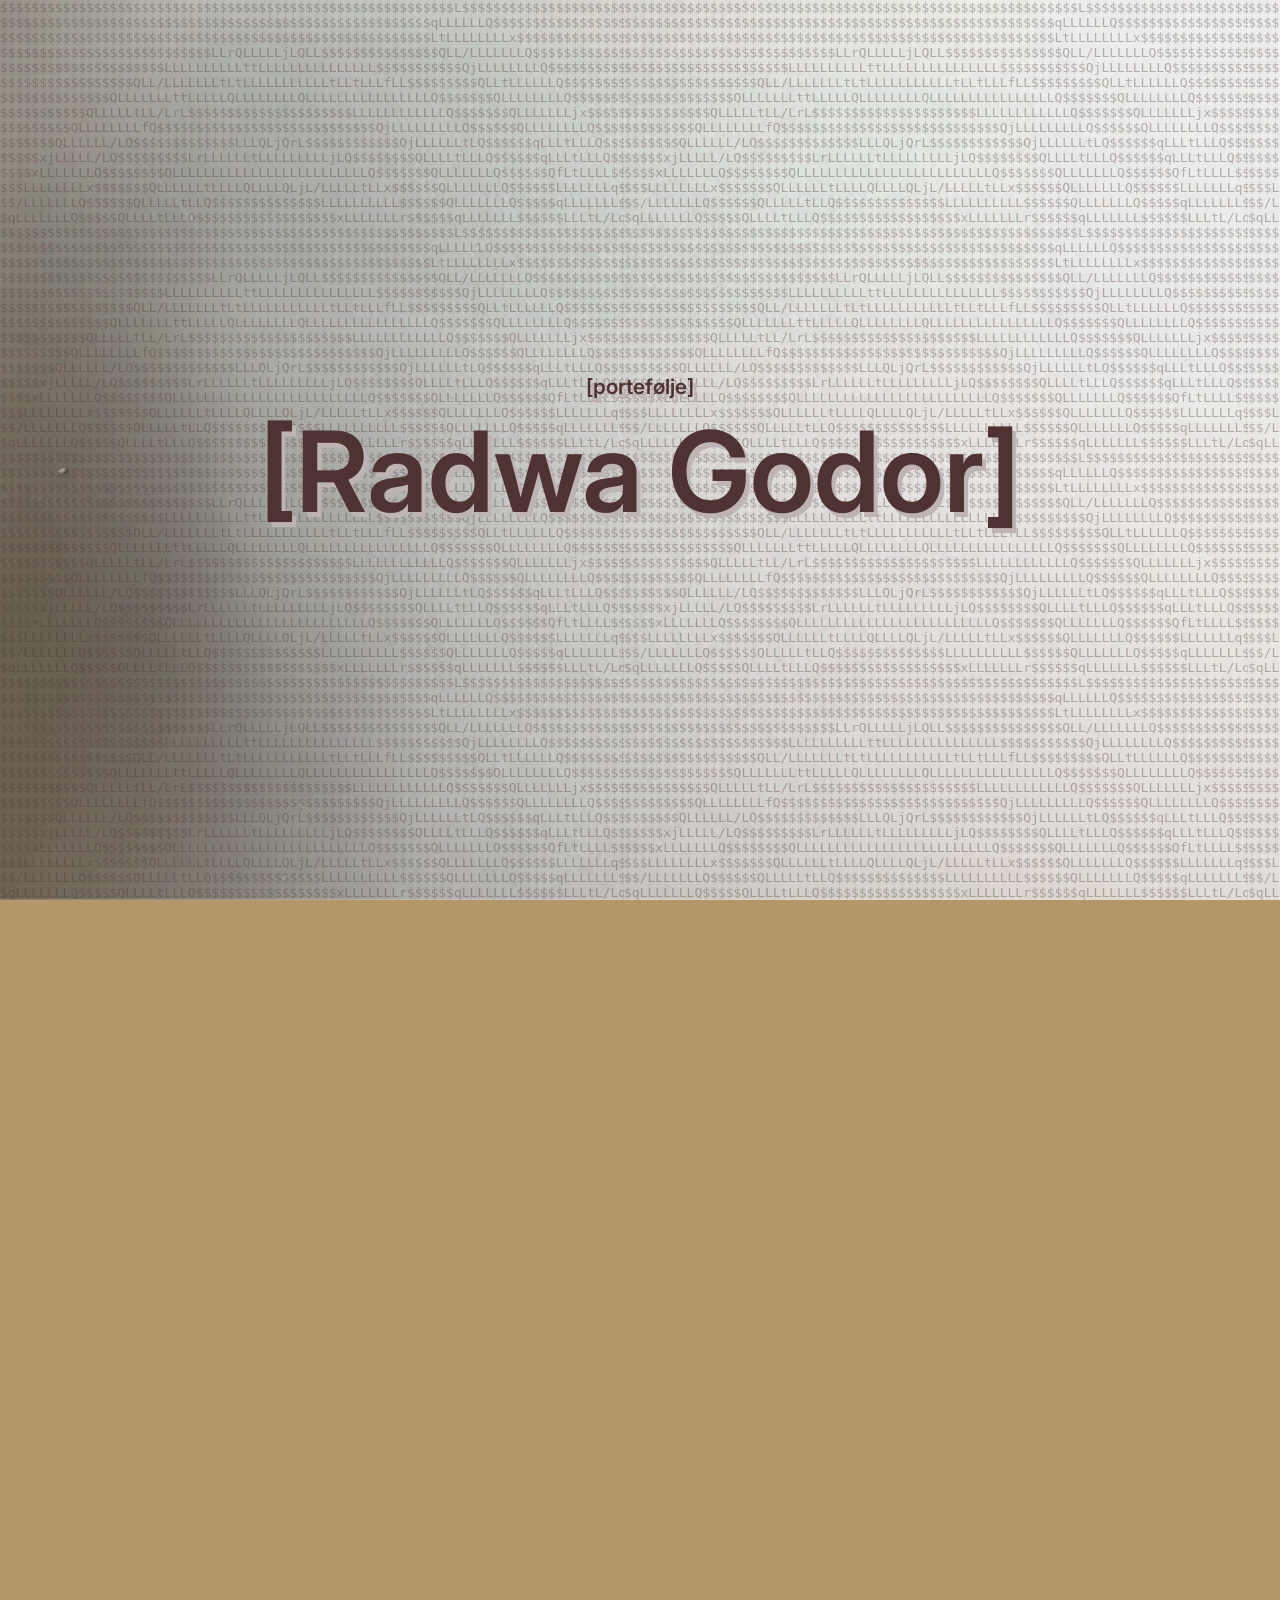
==== commit dd511650: "Convert images to WebP and resize for faster loading" ====
--- a/index.html
+++ b/index.html
@@ -46,8 +46,8 @@
   <section class="hero-pin">
     <section class="hero">
     <div class="hero__bg" aria-hidden="true">
-      <img src="video_background.png" alt="" class="hero__bg-image" />
-      <video class="hero__bg-video" src="video_background.mp4" poster="video_background.png" muted loop playsinline preload="none"></video>
+      <img src="video_background.webp" alt="" class="hero__bg-image" />
+      <video class="hero__bg-video" src="video_background.mp4" poster="video_background.webp" muted loop playsinline preload="none"></video>
     </div>
     <div class="hero__ascii" aria-hidden="true"></div>
 
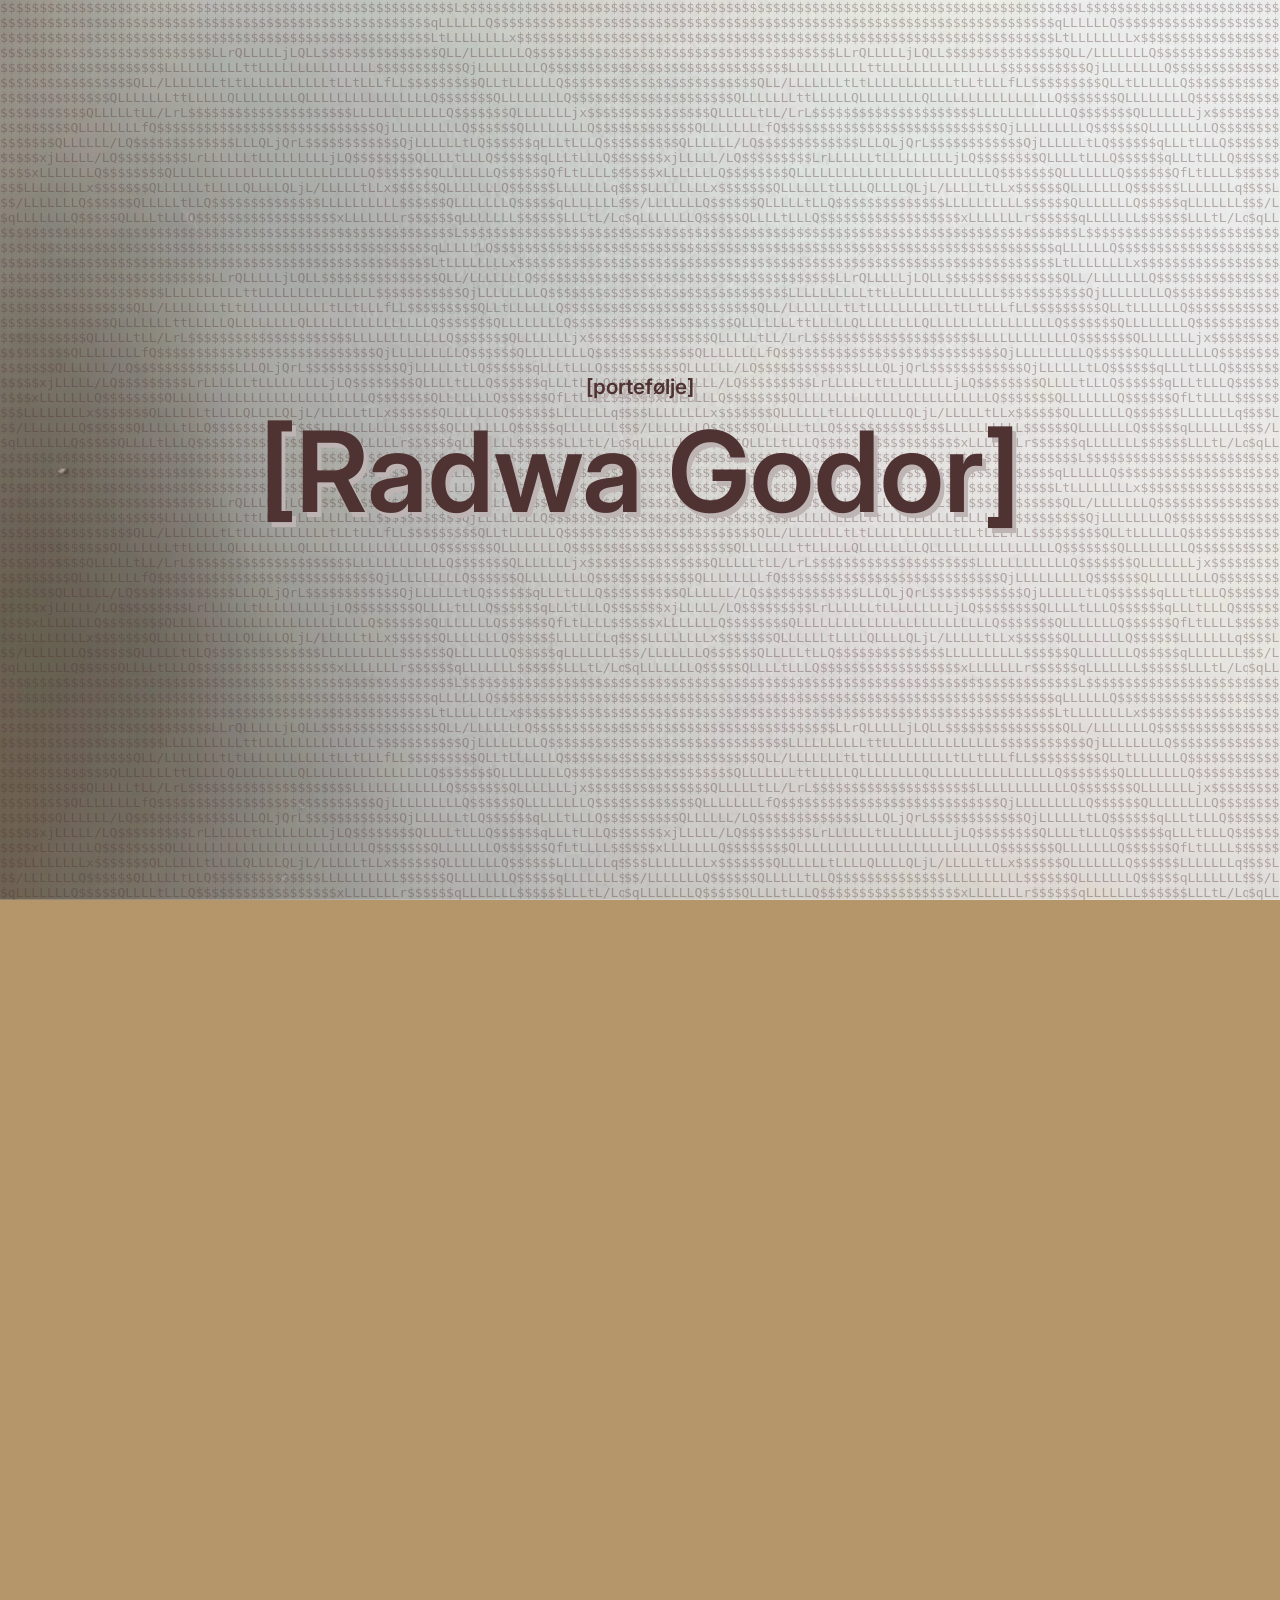
==== commit 9cf7c0bc: "Add width/height to images to prevent layout shift" ====
--- a/index.html
+++ b/index.html
@@ -46,7 +46,7 @@
   <section class="hero-pin">
     <section class="hero">
     <div class="hero__bg" aria-hidden="true">
-      <img src="video_background.webp" alt="" class="hero__bg-image" />
+      <img src="video_background.webp" width="1280" height="832" alt="" class="hero__bg-image" />
       <video class="hero__bg-video" src="video_background.mp4" poster="video_background.webp" muted loop playsinline preload="none"></video>
     </div>
     <div class="hero__ascii" aria-hidden="true"></div>
--- a/style.css
+++ b/style.css
@@ -29,6 +29,14 @@
   --ink-soft: #beb4b4;
   --ink-arrow: #e5dede;
 }
+
+/* Reset: lets the width/height attributes on <img> reserve space (no layout shift)
+   without stretching images whose CSS only sets a width. Class rules that set a height
+   still win, since they're more specific. */
+img {
+  height: auto;
+}
+
 
 /* ===== BASE ===== */
 *, *::before, *::after {
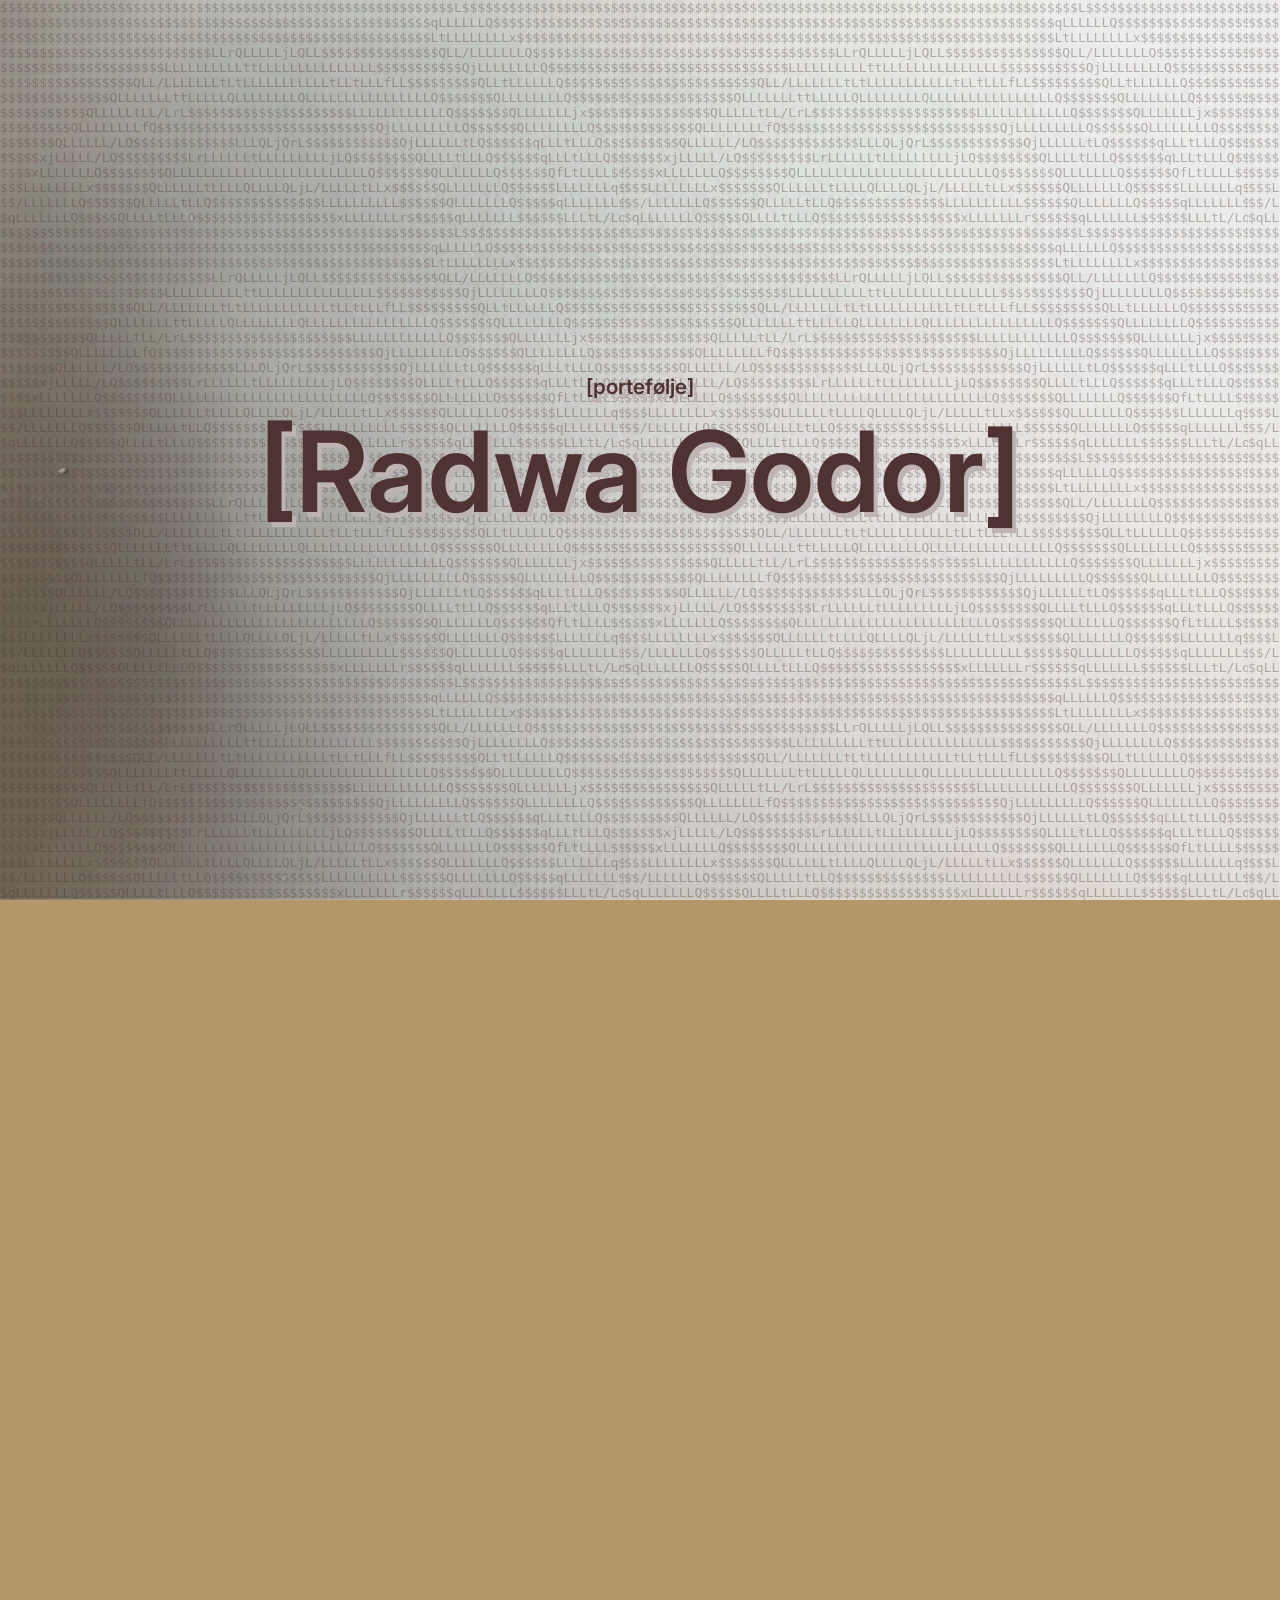
==== commit 1bfd3e21: "Clean up inline styles, unify fonts, add rel=noopener" ====
--- a/index.html
+++ b/index.html
@@ -19,7 +19,7 @@
   <title>Radwa Godor - Portfolio</title>
   <link rel="preconnect" href="https://fonts.googleapis.com" />
   <link rel="preconnect" href="https://fonts.gstatic.com" crossorigin />
-  <link href="https://fonts.googleapis.com/css2?family=Inria+Serif:ital,wght@0,300;0,400;0,700;1,300;1,400;1,700&family=Inter:wght@400;600;700&family=Roboto+Mono:wght@400&display=swap" rel="stylesheet" />
+  <link href="https://fonts.googleapis.com/css2?family=Inria+Serif:ital,wght@0,300;0,400;0,700;1,300;1,400;1,700&family=Inter:ital,wght@0,300;0,400;0,500;0,600;0,700;0,800;1,700&family=Roboto+Mono:wght@400&display=swap" rel="stylesheet" />
   <link rel="stylesheet" href="style.css" />
   <link rel="stylesheet" href="hero.css" />
 </head>
